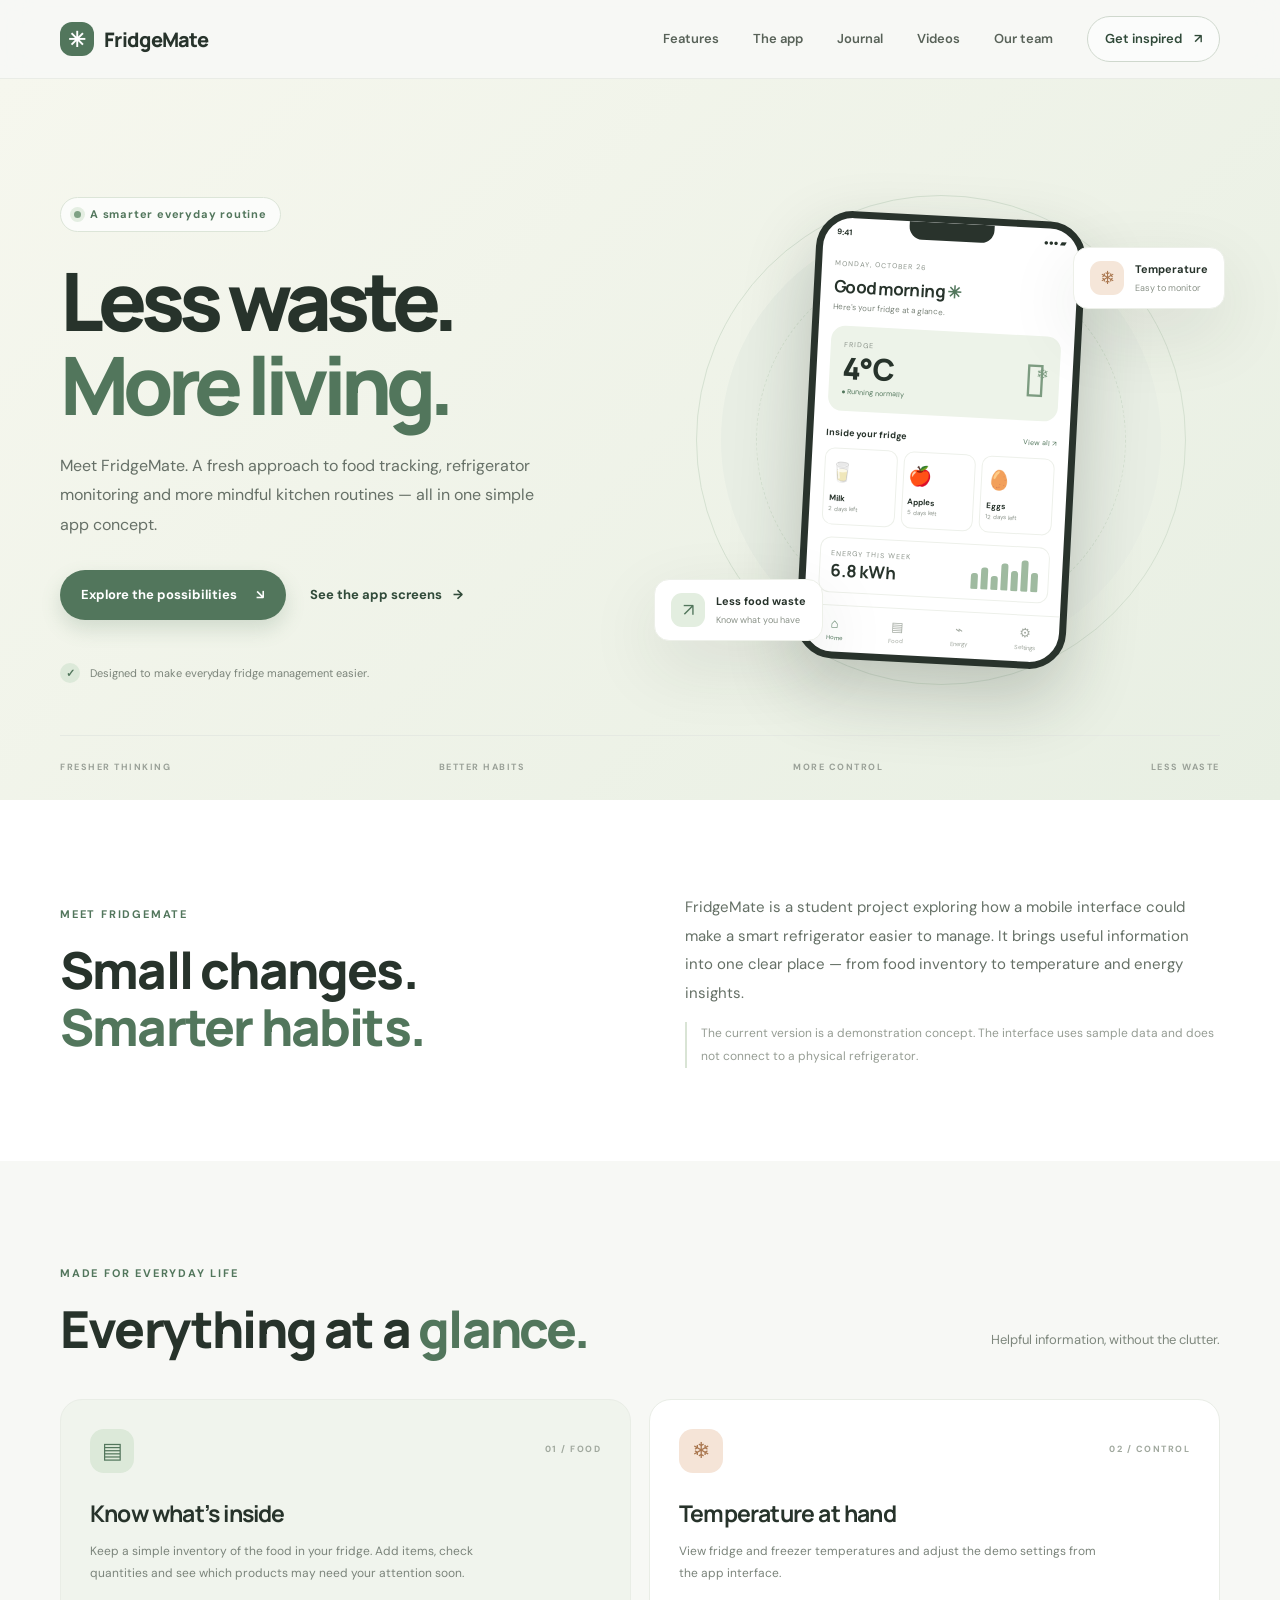
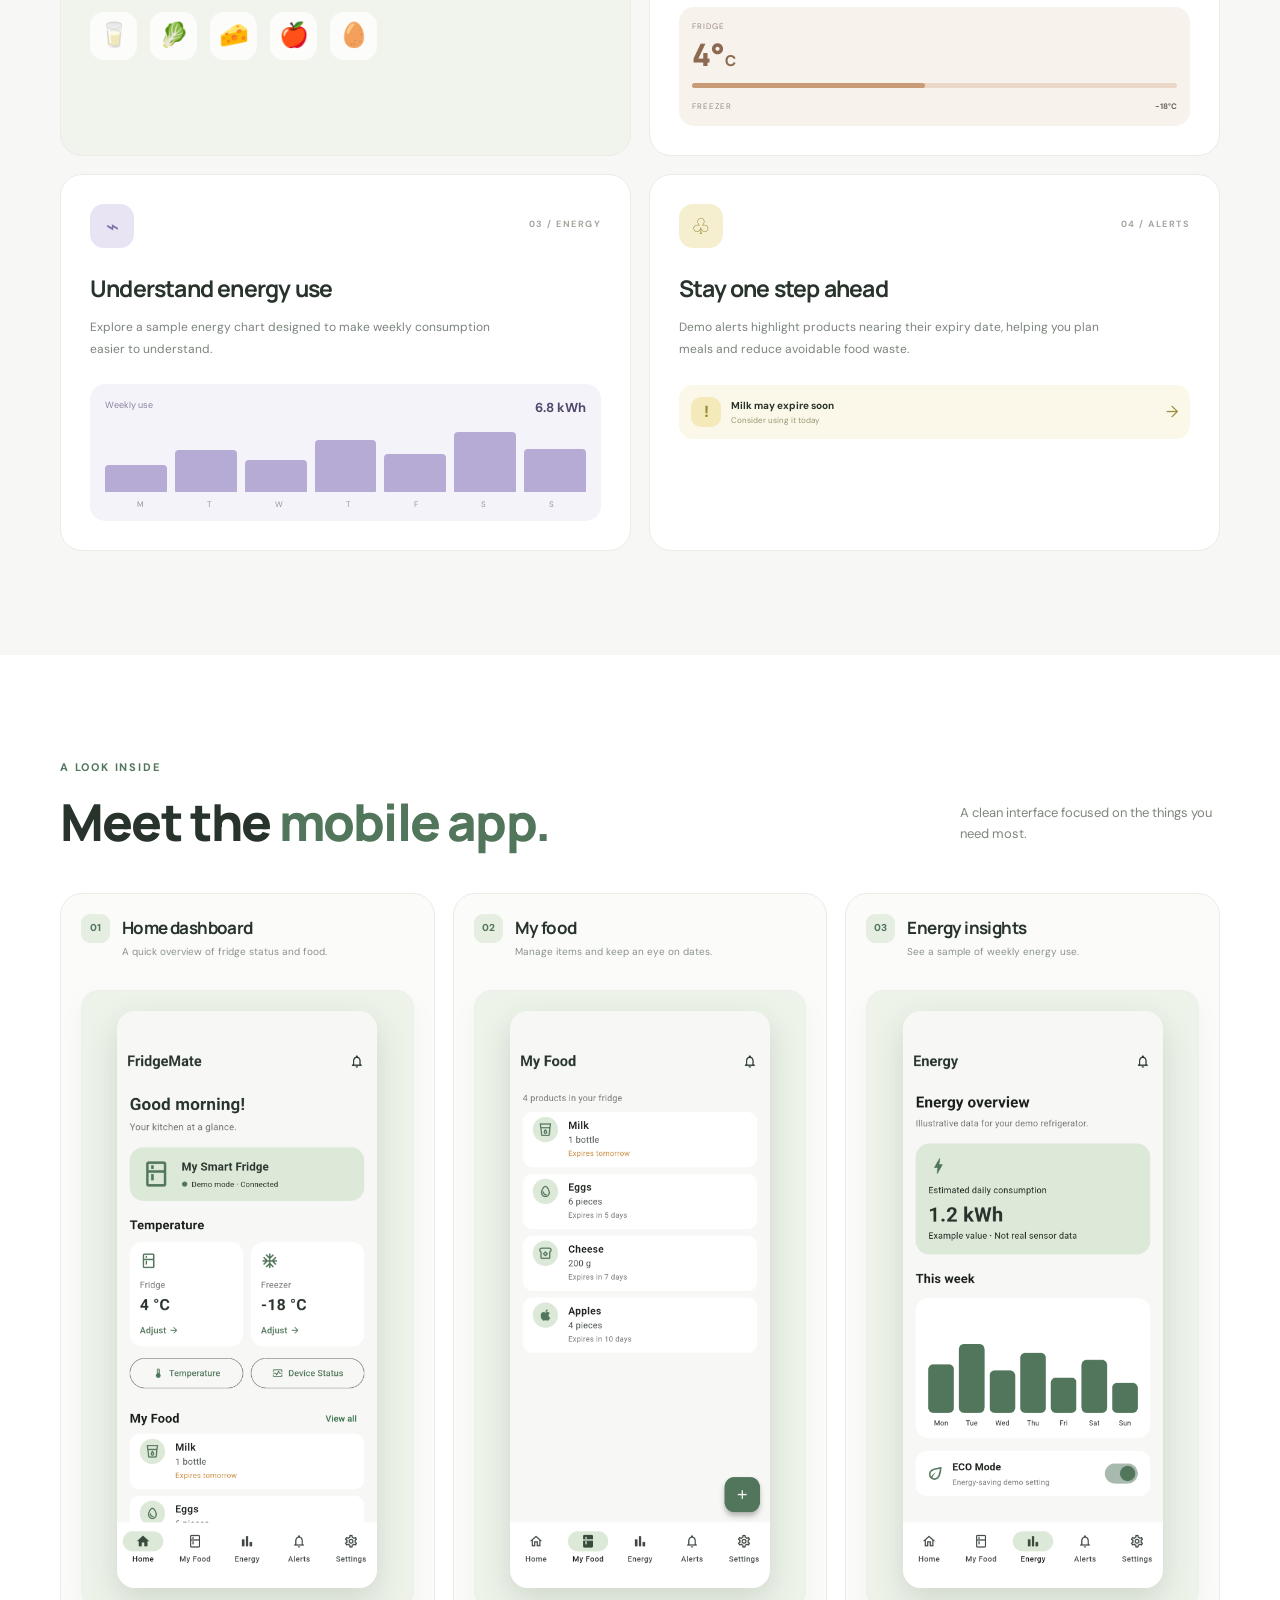
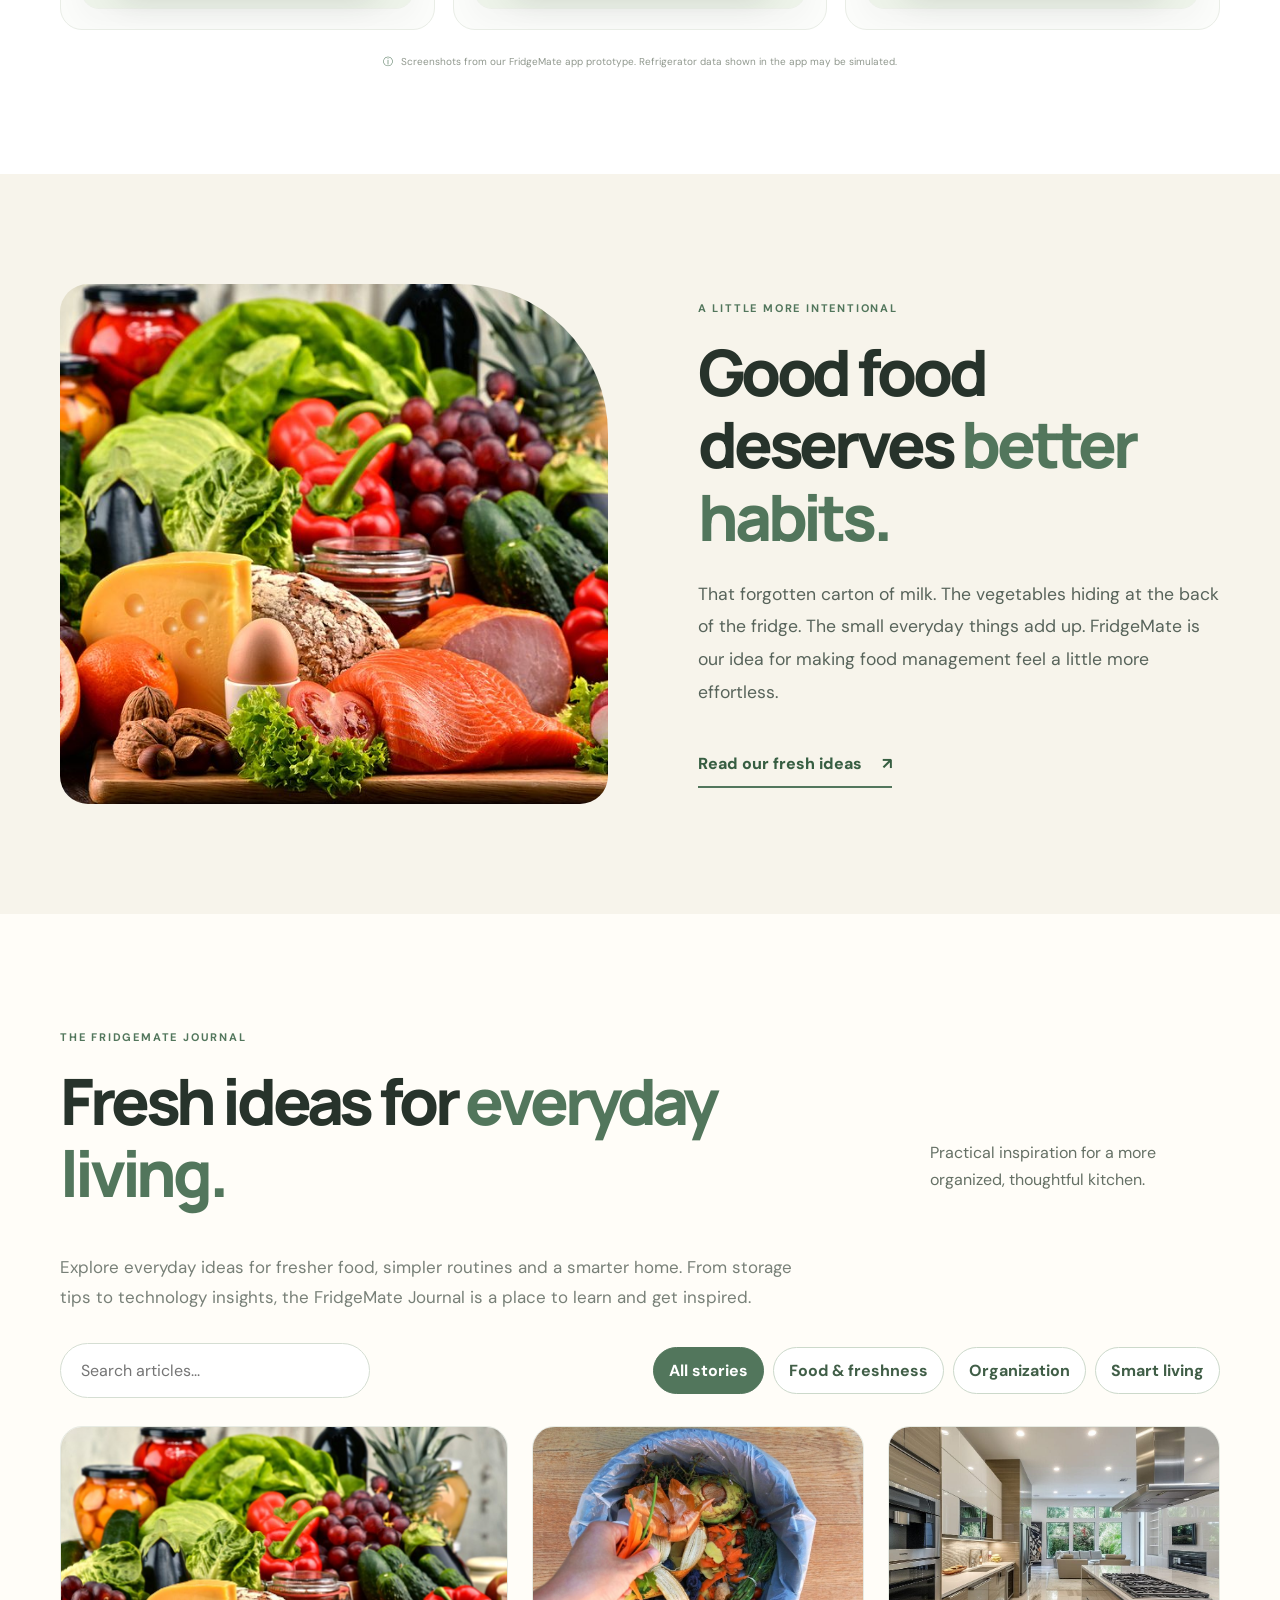
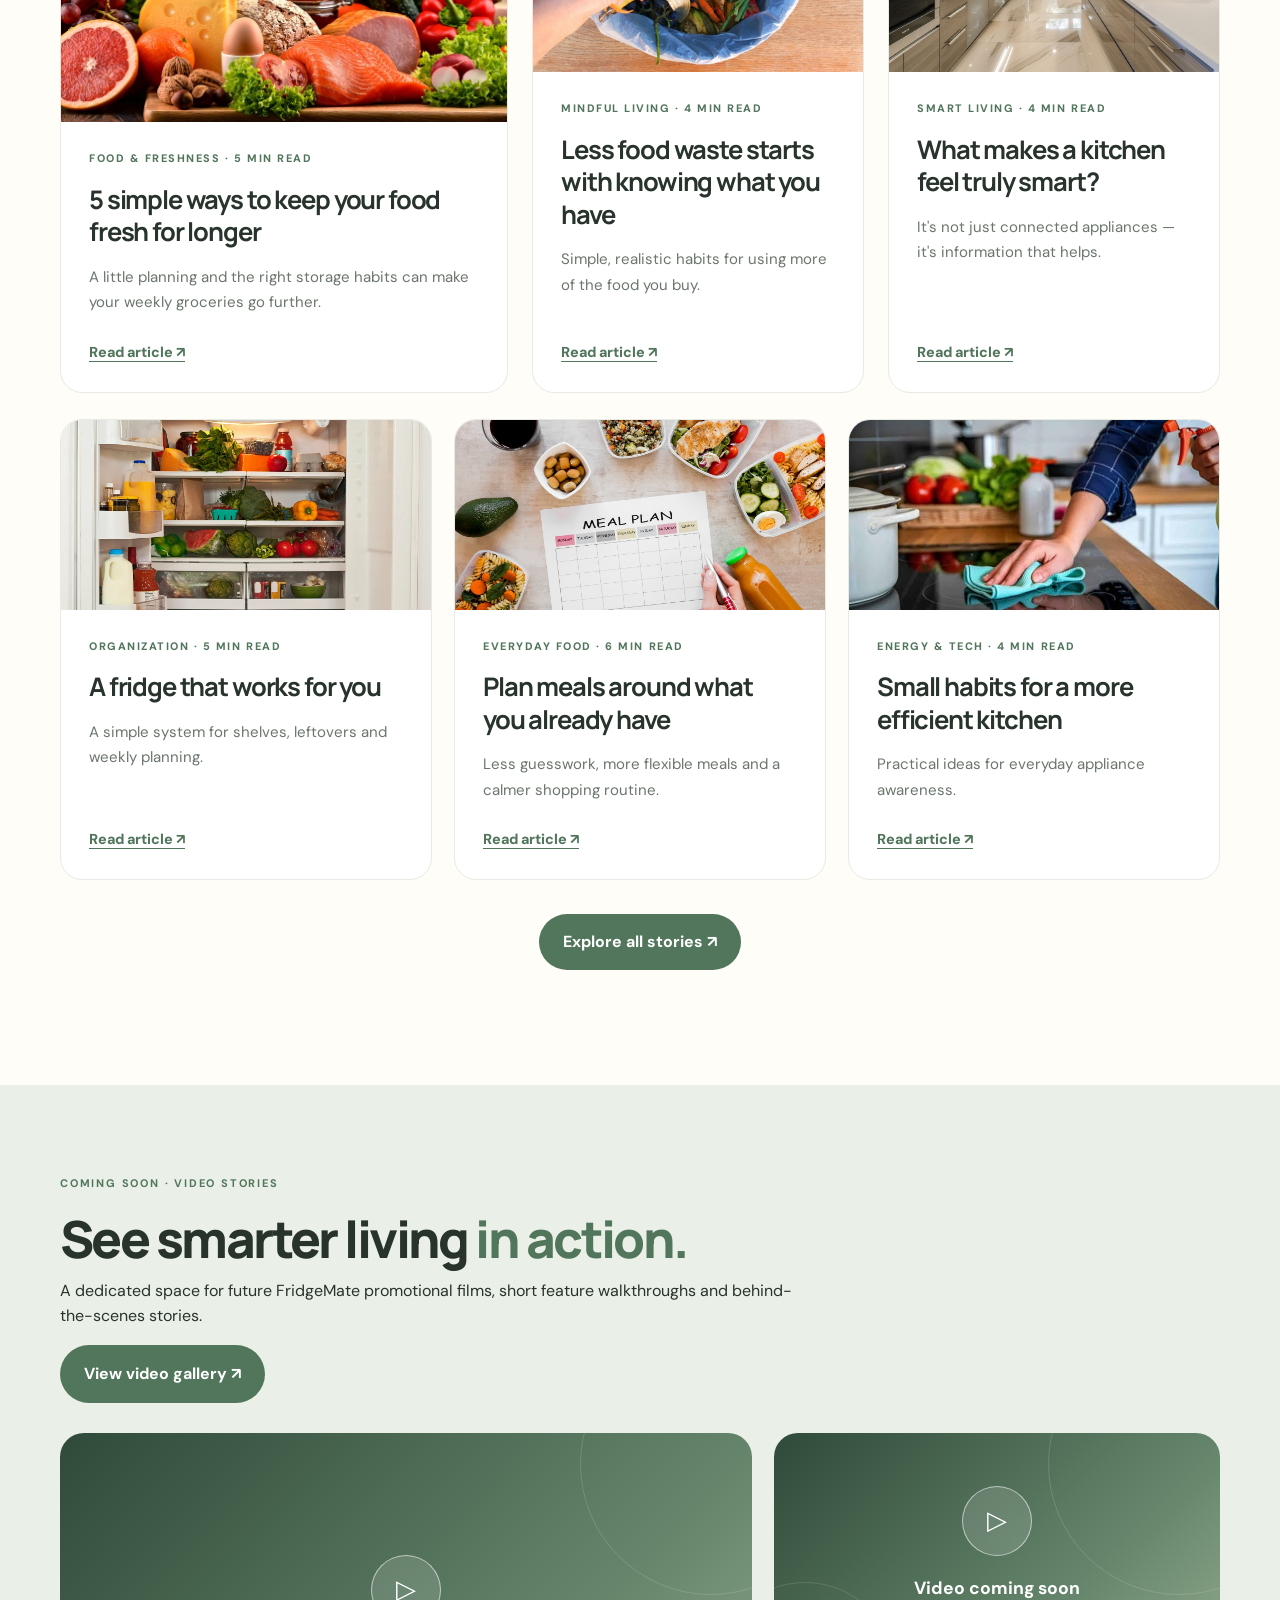
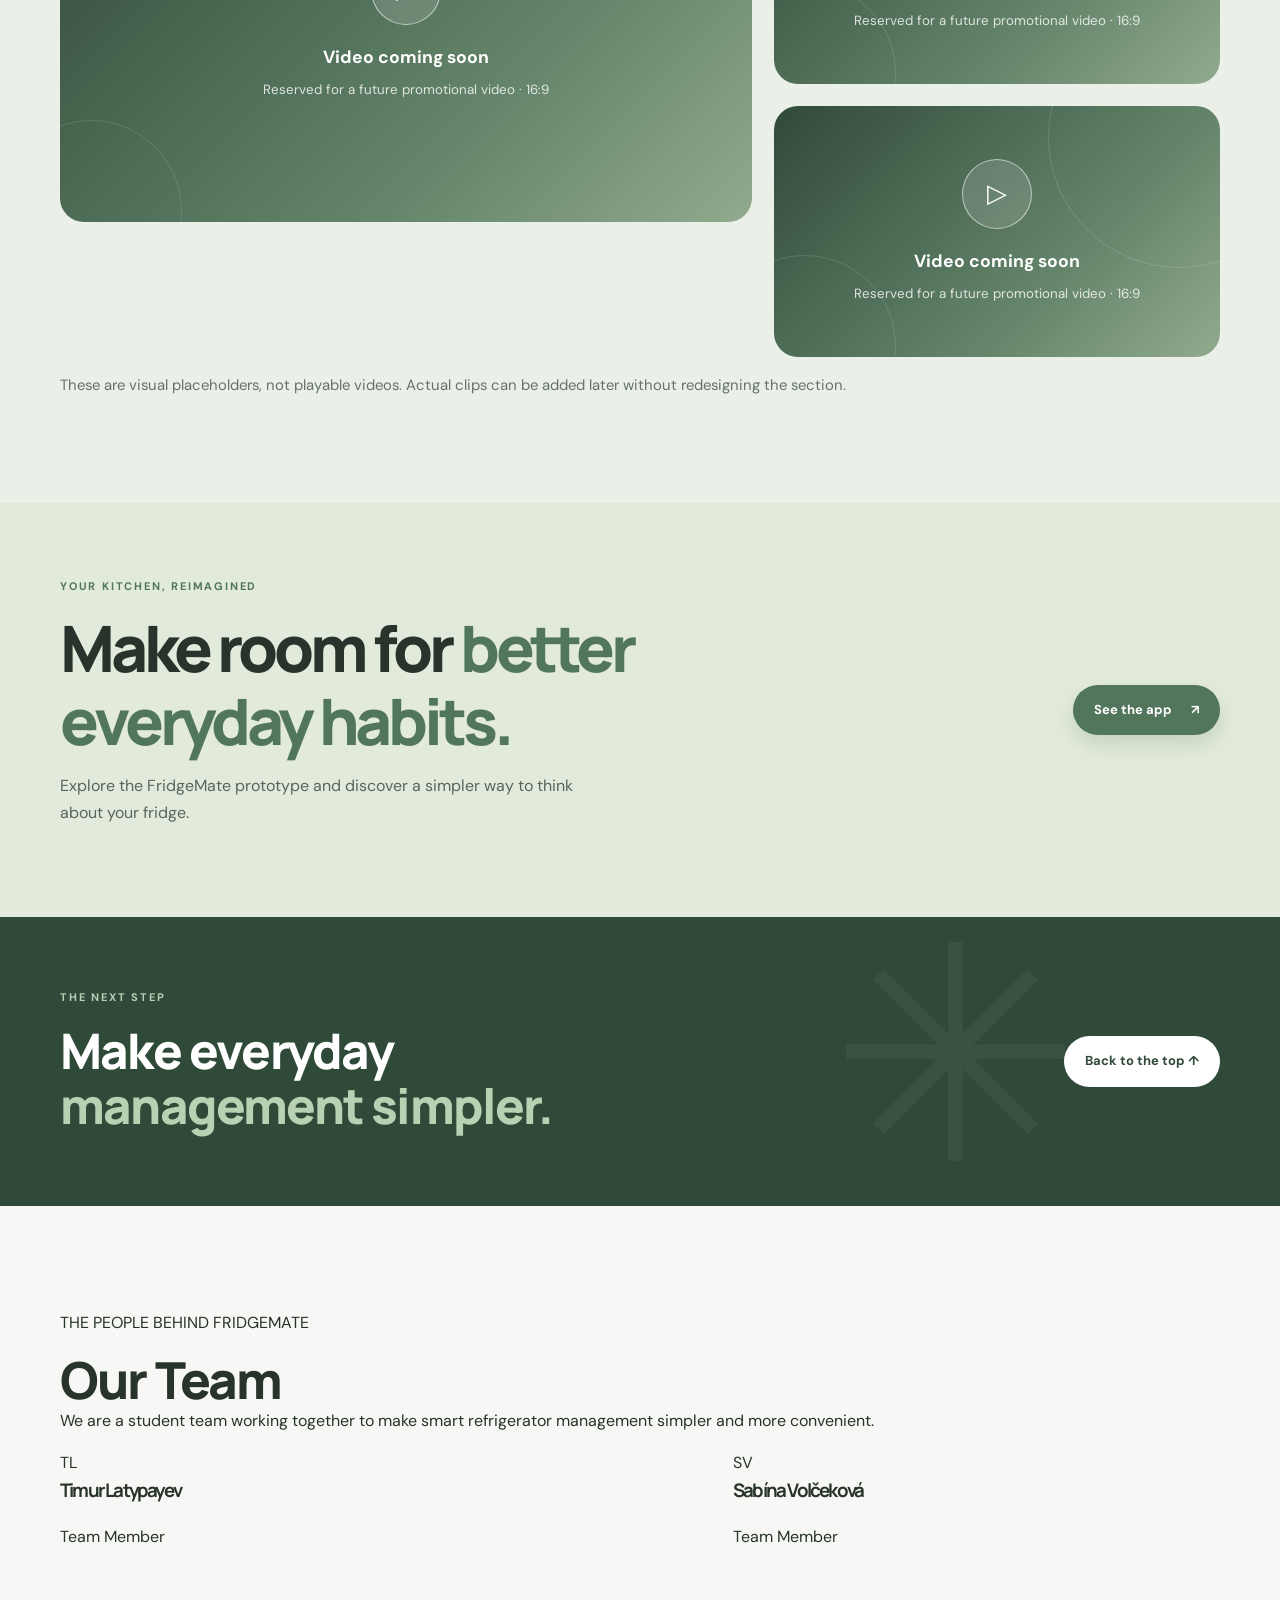
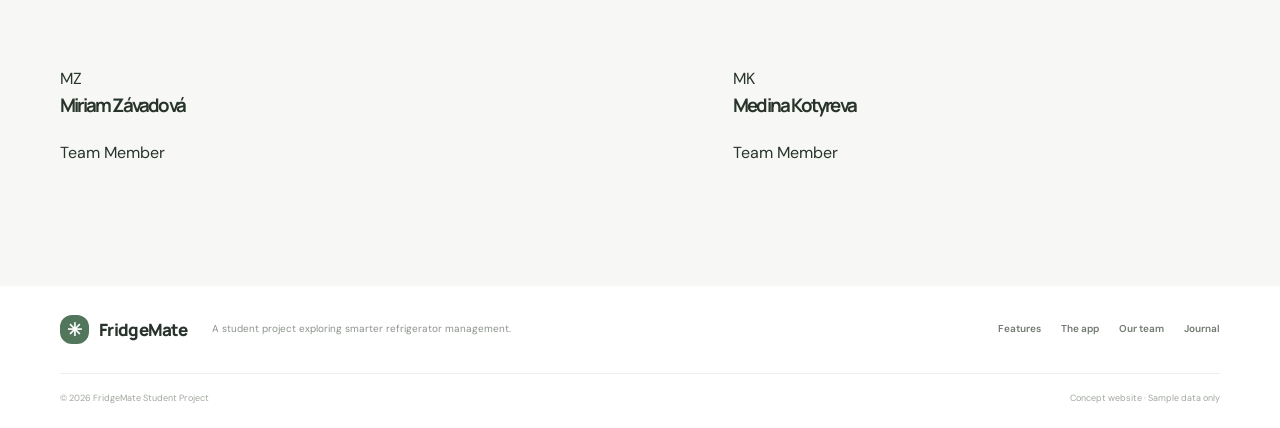
==== index.html @ 540ffc38 "Add files via upload" ====
<!DOCTYPE html>

<html lang="en">
<head>
<meta charset="utf-8"/>
<meta content="width=device-width, initial-scale=1.0" name="viewport"/>
<meta content="FridgeMate — a smarter way to manage your smart refrigerator, food inventory and energy use." name="description"/>
<title>FridgeMate — Your fridge, in sync</title>
<link href="https://fonts.googleapis.com" rel="preconnect"/>
<link crossorigin="" href="https://fonts.gstatic.com" rel="preconnect"/>
<link href="https://fonts.googleapis.com/css2?family=DM+Sans:wght@400;500;600;700&amp;family=Manrope:wght@400;500;600;700;800&amp;display=swap" rel="stylesheet"/>
<style>
 :root {
  --bg: #f7f8f5; --white: #fff; --green: #52765c; --green-dark: #304a39;
  --green-light: #dce9d9; --text: #27332b; --muted: #788078; --line: #e5e9e2;
  --peach: #f5e4d7; --lavender: #e8e4f4; --yellow: #f5efcf;
  --shadow: 0 24px 70px rgba(39, 51, 43, .10);
}
* { box-sizing: border-box; }
html { scroll-behavior: smooth; scroll-padding-top: 90px; }
body { margin: 0; background: var(--bg); color: var(--text); font-family: "DM Sans", sans-serif; line-height: 1.6; }
a { color: inherit; text-decoration: none; }
button { font: inherit; }
.container { width: min(1160px, calc(100% - 48px)); margin: 0 auto; }
.section { padding: 104px 0; }
.site-header { position: sticky; top: 0; z-index: 50; background: rgba(247,248,245,.9); backdrop-filter: blur(16px); border-bottom: 1px solid rgba(229,233,226,.75); }
.nav { min-height: 78px; display: flex; align-items: center; justify-content: space-between; }
.brand { display: inline-flex; align-items: center; gap: 10px; font: 800 20px "Manrope", sans-serif; letter-spacing: -.7px; }
.brand-mark { display: grid; place-items: center; width: 34px; height: 34px; border-radius: 12px; color: white; background: var(--green); font-size: 21px; }
.nav-links { display: flex; align-items: center; gap: 34px; color: #586258; font-size: 13px; font-weight: 600; }
.nav-links a:hover, .footer-links a:hover { color: var(--green); }
.nav-cta { color: var(--green-dark) !important; padding: 12px 17px; border: 1px solid #cfd8cd; border-radius: 100px; background: rgba(255,255,255,.6); }
.nav-cta span { margin-left: 9px; }
.menu-toggle { display: none; border: 0; background: transparent; font-size: 24px; color: var(--green-dark); }
.hero { padding: 66px 0 26px; overflow: hidden; }
.hero-grid { display: grid; grid-template-columns: 1fr 1fr; align-items: center; gap: 42px; min-height: 590px; }
.eyebrow, .section-kicker { color: var(--green); font-size: 11px; font-weight: 700; letter-spacing: 1.8px; }
.eyebrow { display: inline-flex; align-items: center; gap: 9px; padding: 8px 13px; border: 1px solid #dce5d8; border-radius: 99px; background: #fbfcfa; letter-spacing: .8px; }
.eyebrow-dot { width: 7px; height: 7px; background: #7ea184; border-radius: 50%; box-shadow: 0 0 0 4px #e4eee2; }
h1, h2, h3, p { margin-top: 0; }
h1, h2, h3 { font-family: "Manrope", sans-serif; letter-spacing: -1.8px; }
h1 { font-size: clamp(58px, 6.3vw, 86px); line-height: .99; margin: 27px 0 24px; font-weight: 800; }
h1 span, h2 span { color: var(--green); }
.hero-lead { max-width: 490px; color: #667067; font-size: 16px; line-height: 1.85; }
.hero-actions { display: flex; align-items: center; gap: 24px; margin-top: 30px; flex-wrap: wrap; }
.button { display: inline-flex; align-items: center; justify-content: center; gap: 19px; padding: 15px 21px; border-radius: 100px; font-size: 13px; font-weight: 700; transition: transform .2s, box-shadow .2s; }
.button:hover { transform: translateY(-2px); }
.button-primary { color: white; background: var(--green); box-shadow: 0 9px 20px rgba(82,118,92,.2); }
.button-primary:hover { box-shadow: 0 12px 25px rgba(82,118,92,.28); }
.text-link { font-size: 13px; font-weight: 700; color: var(--green-dark); }
.text-link span { margin-left: 8px; }
.hero-note { display: flex; align-items: center; gap: 10px; margin-top: 43px; color: #7b847a; font-size: 11px; }
.note-icon { display: grid; place-items: center; width: 20px; height: 20px; border-radius: 50%; color: var(--green); background: var(--green-light); font-weight: 700; }
.hero-visual { position: relative; min-height: 570px; display: grid; place-items: center; }
.hero-visual::before { content: ""; position: absolute; width: 440px; height: 440px; border-radius: 50%; background: #e8eee4; }
.phone { position: relative; z-index: 2; width: 270px; border: 7px solid #29332c; border-radius: 37px; background: #fff; overflow: hidden; box-shadow: 0 30px 70px rgba(30,45,34,.23); }
.phone-hero { transform: rotate(3deg); }
.phone-notch { position: absolute; top: 0; left: 50%; transform: translateX(-50%); z-index: 4; width: 85px; height: 18px; border-radius: 0 0 13px 13px; background: #29332c; }
.phone-status { height: 28px; padding: 8px 13px 0; display: flex; justify-content: space-between; font-size: 8px; font-weight: 700; }
.phone-content { padding: 12px 13px 0; }
.app-greeting small, .mini-label { display: block; color: #8b938a; font-size: 7px; letter-spacing: 1px; }
.app-greeting h3 { font-size: 17px; letter-spacing: -.5px; margin: 4px 0 1px; }
.app-greeting h3 span { color: var(--green); }
.app-greeting p { margin: 0 0 12px; color: #7c857b; font-size: 8px; }
.fridge-status-card { padding: 13px; border-radius: 14px; background: #edf3e9; display: flex; align-items: center; justify-content: space-between; }
.fridge-status-card strong { display: block; font: 800 30px "Manrope"; letter-spacing: -1px; line-height: 1.2; }
.status-ok { display: block; font-size: 7px; color: var(--green); }
.fridge-emoji { font-size: 42px; color: #7c9b80; position: relative; line-height: 1; }
.fridge-emoji span { position: absolute; font-size: 15px; right: -3px; top: 10px; }
.mini-section-title { display: flex; justify-content: space-between; align-items: center; margin: 15px 0 8px; font-size: 9px; }
.mini-section-title span { color: var(--green); font-size: 7px; }
.food-mini-grid { display: grid; grid-template-columns: repeat(3, 1fr); gap: 6px; }
.food-mini { display: flex; flex-direction: column; padding: 9px 5px; border: 1px solid #edf0ea; border-radius: 10px; }
.food-mini span { font-size: 19px; margin-bottom: 4px; }
.food-mini b { font-size: 8px; }
.food-mini small { font-size: 6px; color: #8b938a; }
.energy-mini { margin-top: 12px; padding: 10px; display: flex; justify-content: space-between; align-items: end; border: 1px solid #edf0ea; border-radius: 11px; }
.energy-mini b { display: block; font: 700 17px "Manrope"; }
.mini-bars { display: flex; height: 34px; align-items: end; gap: 3px; }
.mini-bars i { display: block; width: 7px; border-radius: 3px 3px 1px 1px; background: #9fbaa0; height: 48%; }
.mini-bars i:nth-child(2) { height: 65%; }.mini-bars i:nth-child(3) { height: 42%; }.mini-bars i:nth-child(4) { height: 78%; }.mini-bars i:nth-child(5) { height: 60%; }.mini-bars i:nth-child(6) { height: 90%; }.mini-bars i:nth-child(7) { height: 55%; }
.phone-tabbar { display: flex; justify-content: space-around; padding: 11px 0 10px; margin: 12px -13px 0; border-top: 1px solid #edf0ea; color: #a3aaa1; }
.phone-tabbar span { display: flex; align-items: center; flex-direction: column; font-size: 13px; line-height: 1.1; }
.phone-tabbar small { font-size: 6px; margin-top: 4px; }.phone-tabbar .active { color: var(--green); }
.decor { position: absolute; border-radius: 50%; border: 1px solid #d5e1d1; }.decor-one { width: 490px; height: 490px; }.decor-two { width: 370px; height: 370px; border-style: dashed; }
.floating-tag { position: absolute; z-index: 4; display: flex; align-items: center; gap: 11px; padding: 13px 16px; background: white; border: 1px solid #edf0e9; border-radius: 15px; box-shadow: var(--shadow); }
.floating-tag b, .floating-tag small { display: block; }.floating-tag b { font-size: 11px; }.floating-tag small { color: #8a9288; font-size: 9px; margin-top: 2px; }
.tag-icon { display: grid; place-items: center; width: 34px; height: 34px; border-radius: 11px; background: #f5e6d9; color: #a9764e; font-size: 18px; }.tag-green { background: #e3eee0; color: var(--green); }
.tag-top { top: 92px; right: -5px; }.tag-bottom { bottom: 84px; left: -7px; }
.hero-bottom { display: flex; justify-content: space-between; border-top: 1px solid var(--line); padding: 24px 0 0; color: #9aa198; font-size: 9px; font-weight: 700; letter-spacing: 1.5px; }
.intro { background: white; padding: 93px 0; }
.intro-grid { display: grid; grid-template-columns: 1fr 1fr; gap: 90px; align-items: center; }
.section-kicker { margin-bottom: 17px; }
h2 { font-size: clamp(36px, 4vw, 51px); line-height: 1.12; margin-bottom: 0; font-weight: 800; }
.intro-copy p { color: #657066; font-size: 15px; line-height: 1.9; }
.intro-copy .muted { color: #969d94; font-size: 12px; border-left: 2px solid #d9e4d5; padding-left: 14px; margin-bottom: 0; }
.features { background: var(--bg); }
.section-heading { display: flex; justify-content: space-between; align-items: end; gap: 25px; margin-bottom: 42px; }
.heading-aside { max-width: 260px; color: #7e877d; font-size: 13px; margin: 0 0 6px; }
.feature-grid { display: grid; grid-template-columns: 1fr 1fr; gap: 18px; }
.feature-card { position: relative; min-height: 310px; padding: 29px; border: 1px solid #e9ede6; border-radius: 22px; background: white; overflow: hidden; }
.feature-large { background: #f0f4ed; }
.feature-icon { display: grid; place-items: center; width: 44px; height: 44px; border-radius: 14px; font-size: 22px; margin-bottom: 22px; }
.mint { background: #dce9d9; color: var(--green); }.peach { background: var(--peach); color: #a9764e; }.lavender { background: var(--lavender); color: #8172a7; }.yellow { background: var(--yellow); color: #9b8b3f; }
.feature-number { position: absolute; top: 42px; right: 29px; color: #a0a89e; font-size: 9px; letter-spacing: 1.5px; font-weight: 700; }
.feature-card h3 { font-size: 23px; margin-bottom: 10px; letter-spacing: -.8px; }
.feature-card p { max-width: 430px; color: #7b847b; font-size: 12px; line-height: 1.8; margin-bottom: 0; }
.food-illustration { display: flex; align-items: center; gap: 13px; margin-top: 27px; }
.food-illustration span { display: grid; place-items: center; width: 47px; height: 48px; border-radius: 14px; background: rgba(255,255,255,.8); font-size: 24px; }
.temperature-visual { margin-top: 22px; border-radius: 15px; padding: 13px; background: #f8f2ed; }
.temperature-visual > span { display: flex; justify-content: space-between; color: #9b8c80; font-size: 8px; letter-spacing: 1px; }
.temperature-visual > span strong { color: #6f645a; letter-spacing: 0; }
.temperature-visual b { display: block; color: #8b6a51; font: 800 31px "Manrope"; margin: 1px 0; }
.temperature-visual b small { font-size: 15px; }
.temp-line { height: 5px; border-radius: 10px; background: #ead7c7; margin: 8px 0 12px; }.temp-line i { display: block; width: 48%; height: 100%; border-radius: 10px; background: #c99b76; }
.chart-visual { margin-top: 24px; background: #f5f3fa; border-radius: 15px; padding: 14px 15px 10px; }
.chart-label { display: flex; justify-content: space-between; font-size: 9px; color: #89819e; }.chart-label b { color: #51476b; font-size: 13px; }
.chart-bars { display: flex; height: 65px; gap: 8px; align-items: end; margin-top: 8px; }.chart-bars i { flex: 1; display: block; background: #b6abd4; border-radius: 4px 4px 1px 1px; }
.chart-days { display: flex; justify-content: space-around; color: #9890aa; font-size: 8px; margin-top: 6px; }
.alert-visual { display: flex; align-items: center; gap: 10px; padding: 12px; background: #fbf8e9; border-radius: 14px; margin-top: 25px; }
.alert-symbol { display: grid; place-items: center; width: 30px; height: 30px; border-radius: 10px; background: #f3e9b9; color: #9b8b3f; font-weight: 800; }
.alert-visual div { flex: 1; }.alert-visual b, .alert-visual small { display: block; }.alert-visual b { font-size: 10px; }.alert-visual small { color: #9b9474; font-size: 8px; }.alert-arrow { color: #9b8b3f; }
.app-section { background: white; }
.app-showcase { display: grid; grid-template-columns: repeat(3, 1fr); gap: 18px; }
.screen-card { padding: 20px; border: 1px solid #e9ede6; border-radius: 22px; background: #fbfcfa; overflow: hidden; }
.screen-caption { display: flex; gap: 12px; align-items: start; min-height: 76px; }
.screen-index { display: grid; place-items: center; width: 29px; height: 29px; flex: 0 0 29px; background: #e5eee1; border-radius: 9px; color: var(--green); font-size: 10px; font-weight: 800; }
.screen-caption h3 { margin: 0 0 3px; font-size: 17px; letter-spacing: -.6px; }.screen-caption p { color: #8b938a; font-size: 10px; margin: 0; }
.screen-preview { min-height: 315px; padding: 20px 15px 0; border: 1px solid #edf0ea; border-radius: 16px; background: white; box-shadow: 0 10px 28px rgba(39,51,43,.04); overflow: hidden; }
.preview-top b, .preview-top small { display: block; }.preview-top b { font: 800 17px "Manrope"; }.preview-top small { color: #929a90; font-size: 9px; }
.preview-temp { display: flex; justify-content: space-between; align-items: center; margin: 17px 0; padding: 15px; border-radius: 13px; background: #edf3e9; }
.preview-temp small { display: block; font-size: 7px; color: #8a9686; letter-spacing: .5px; }.preview-temp strong { display: block; font: 800 30px "Manrope"; }.preview-temp em { display: block; color: var(--green); font-size: 8px; font-style: normal; }.preview-temp > span { color: #83a087; font-size: 36px; }
.preview-head { display: flex; justify-content: space-between; font-size: 10px; margin: 17px 0 10px; }.preview-head small { color: var(--green); font-size: 8px; }
.preview-foods { display: flex; gap: 8px; }.preview-foods span { display: flex; flex: 1; flex-direction: column; align-items: center; padding: 10px 2px; border: 1px solid #edf0ea; border-radius: 10px; font-size: 22px; }.preview-foods small { font-size: 8px; color: #747e73; }
.preview-nav { display: flex; justify-content: space-around; margin: 22px -15px 0; padding: 13px 0; border-top: 1px solid #edf0ea; color: #8b9a88; font-size: 15px; }
.preview-title { display: flex; justify-content: space-between; align-items: center; margin-bottom: 20px; font: 800 18px "Manrope"; }.preview-title span { color: var(--green); font-size: 21px; }
.food-row { display: flex; align-items: center; gap: 10px; padding: 11px 0; border-bottom: 1px solid #f0f2ed; }.food-symbol { display: grid; place-items: center; width: 38px; height: 38px; border-radius: 11px; background: #f3f5ef; font-size: 19px; }.food-row div { flex: 1; }.food-row b, .food-row small { display: block; }.food-row b { font-size: 10px; }.food-row small { color: #929a90; font-size: 8px; }.food-pill { background: #fbf2d7; color: #a28a36; padding: 4px 7px; border-radius: 100px; font-size: 7px; }
.preview-add { margin-top: 16px; padding: 10px; text-align: center; background: #edf3e9; border-radius: 10px; color: var(--green); font-size: 10px; font-weight: 700; }
.energy-period { color: #8f968c; font-size: 8px; letter-spacing: 1.2px; }.energy-total { font: 800 36px "Manrope"; letter-spacing: -1px; margin-top: 2px; }.energy-total small { color: #8b938a; font: 500 12px "DM Sans"; }.energy-change { color: var(--green); font-size: 9px; margin-bottom: 17px; }
.energy-chart { display: flex; align-items: end; gap: 8px; height: 115px; padding: 0 4px; border-bottom: 1px solid #e8ece5; }.energy-chart i { flex: 1; border-radius: 5px 5px 0 0; background: #b9cdb5; }.energy-chart i:nth-child(6) { background: var(--green); }
.energy-weekdays { display: flex; justify-content: space-around; color: #929a90; font-size: 8px; margin: 8px 0 17px; }
.energy-tip { display: flex; align-items: center; gap: 10px; padding: 11px; border-radius: 11px; background: #f0f4ed; }.energy-tip > span { color: var(--green); font-size: 18px; }.energy-tip b, .energy-tip small { display: block; }.energy-tip b { font-size: 9px; }.energy-tip small { color: #8b938a; font-size: 8px; }
.prototype-note { margin: 24px 0 0; color: #90988e; font-size: 10px; text-align: center; }.prototype-note span { color: var(--green); margin-right: 5px; }
.team-section { background: #edf2e9; }
.team-grid { display: grid; grid-template-columns: 1fr .85fr; gap: 100px; align-items: center; }
.team-copy > p:not(.section-kicker) { max-width: 480px; margin-top: 23px; color: #687568; font-size: 14px; line-height: 1.9; }
.team-values { display: grid; gap: 18px; margin-top: 34px; }.team-values div { display: grid; grid-template-columns: 35px 110px 1fr; align-items: center; gap: 10px; }.team-values span { color: #8da28a; font-size: 10px; font-weight: 700; }.team-values b { font-size: 12px; }.team-values small { color: #818b80; font-size: 10px; }
.team-panel { padding: 30px; border-radius: 25px; background: white; box-shadow: 0 18px 50px rgba(43,67,47,.07); text-align: center; }
.team-panel-top { display: flex; justify-content: space-between; align-items: center; color: #9aa397; font-size: 8px; letter-spacing: 1.4px; font-weight: 700; }.team-spark { color: var(--green); font-size: 23px; }
.team-orbit { height: 210px; position: relative; display: grid; place-items: center; margin: 8px 0; }.orbit { position: absolute; border: 1px solid #dce7d8; border-radius: 50%; }.orbit-a { width: 175px; height: 175px; }.orbit-b { width: 125px; height: 125px; border-style: dashed; }.orbit-center { display: grid; place-items: center; width: 74px; height: 74px; border-radius: 24px; background: var(--green); color: white; font: 800 22px "Manrope"; box-shadow: 0 9px 22px #d4e1d0; }.orbit-dot { position: absolute; display: grid; place-items: center; width: 36px; height: 36px; border-radius: 13px; background: #f5eadf; color: #a9764e; border: 4px solid white; font-size: 15px; }.dot-a { top: 21px; left: calc(50% - 14px); }.dot-b { bottom: 27px; left: calc(50% - 94px); background: #e6e2f2; color: #8273a5; }.dot-c { bottom: 27px; right: calc(50% - 94px); background: #e1eddd; color: var(--green); }
.team-panel h3 { font-size: 25px; line-height: 1.25; margin: 0 0 12px; }.team-panel > p { max-width: 330px; margin: 0 auto; color: #879085; font-size: 11px; line-height: 1.8; }.team-roles { display: flex; flex-wrap: wrap; justify-content: center; gap: 7px; margin: 19px 0; }.team-roles span { padding: 6px 10px; border-radius: 100px; background: #f0f4ed; color: #61765f; font-size: 9px; font-weight: 600; }.team-panel .team-edit-note { padding-top: 13px; border-top: 1px solid #edf0ea; color: #a1a79f; font-size: 9px; }
.closing-cta { padding: 72px 0; background: var(--green-dark); color: white; overflow: hidden; }.closing-inner { display: flex; align-items: center; justify-content: space-between; position: relative; }.closing-cta .section-kicker { color: #b8cfb4; }.closing-cta h2 { position: relative; z-index: 2; font-size: clamp(35px, 4vw, 49px); }.closing-cta h2 span { color: #b8d1b2; }.button-light { position: relative; z-index: 2; background: white; color: var(--green-dark); }.closing-flower { position: absolute; right: 12%; top: -80px; color: rgba(255,255,255,.045); font-size: 300px; line-height: 1; }
.footer { background: #fff; }.footer-main { display: flex; align-items: center; gap: 25px; padding: 29px 0; }.footer-brand { font-size: 17px; }.footer-brand .brand-mark { width: 29px; height: 29px; font-size: 18px; }.footer-main p { margin: 0; color: #8b938a; font-size: 10px; flex: 1; }.footer-links { display: flex; gap: 20px; color: #70796f; font-size: 10px; font-weight: 600; }.footer-bottom { display: flex; justify-content: space-between; padding: 17px 0 23px; border-top: 1px solid #edf0ea; color: #a0a79e; font-size: 9px; }
@media (max-width: 900px) {
  .hero-grid { gap: 15px; }.hero-visual { transform: scale(.88); transform-origin: center; margin: -30px -25px; }.tag-top { right: -15px; }.tag-bottom { left: -12px; }
  .intro-grid, .team-grid { gap: 45px; }.app-showcase { gap: 12px; }.screen-card { padding: 13px; }.screen-preview { padding-left: 10px; padding-right: 10px; }
}
@media (max-width: 700px) {
  .container { width: min(100% - 34px, 520px); }.section { padding: 72px 0; }.nav { min-height: 68px; }.menu-toggle { display: block; }.nav-links { display: none; position: absolute; top: 67px; left: 0; right: 0; padding: 20px 24px 24px; flex-direction: column; gap: 20px; align-items: stretch; background: #f7f8f5; border-bottom: 1px solid var(--line); }.nav-links.open { display: flex; }.nav-cta { text-align: center; }
  .hero { padding-top: 45px; }.hero-grid { grid-template-columns: 1fr; gap: 0; }.hero-copy { position: relative; z-index: 5; }.hero-lead { font-size: 14px; }.hero-visual { min-height: 510px; margin: -10px -25px -10px; transform: scale(.91); }.hero-bottom { gap: 13px; flex-wrap: wrap; justify-content: center; font-size: 8px; }.hero-bottom span { width: 42%; text-align: center; }
  .intro-grid, .team-grid { grid-template-columns: 1fr; gap: 30px; }.section-heading { align-items: start; flex-direction: column; gap: 15px; }.heading-aside { max-width: 340px; }.feature-grid { grid-template-columns: 1fr; }.feature-card { min-height: 290px; }.app-showcase { grid-template-columns: 1fr; gap: 16px; }.screen-card { padding: 19px; }.screen-preview { max-width: 360px; width: 100%; margin: 0 auto; padding-left: 15px; padding-right: 15px; }.screen-caption { min-height: 65px; }.team-grid { gap: 35px; }.team-values div { grid-template-columns: 28px 95px 1fr; }.team-panel { padding: 24px; }.closing-inner { align-items: start; flex-direction: column; gap: 26px; }.closing-flower { right: -50px; top: -25px; font-size: 210px; }.footer-main { align-items: start; flex-direction: column; gap: 13px; }.footer-main p { max-width: 280px; }.footer-links { gap: 17px; }.footer-bottom { gap: 10px; flex-direction: column; }
}
@media (prefers-reduced-motion: reduce) { html { scroll-behavior: auto; } *, *::before, *::after { transition: none !important; } }


/* FridgeMate app screenshots */
.screen-preview.screenshot-preview {
  display: flex;
  justify-content: center;
  align-items: flex-start;
  padding: 16px;
  height: auto;
  min-height: 0;
  overflow: hidden;
  background: #f7f8f5;
  border-radius: 18px;
}

.app-screenshot {
  display: block;
  width: 100%;
  max-width: 260px;
  height: auto;
  object-fit: contain;
  border-radius: 12px;
}

/* FridgeMate editorial / journal redesign */
html {scroll-behavior:smooth} body {overflow-x:hidden}
.hero {background:linear-gradient(135deg,#f6f7ee 0%,#e8efe3 100%)}
.hero-copy h1 {letter-spacing:-.075em;line-height:1.04}
.hero-copy h1 span {color:#52765c}
.editorial-strip {background:#f7f4eb;padding:110px 0}
.editorial-layout {display:grid;grid-template-columns:1.05fr 1fr;gap:clamp(35px,7vw,110px);align-items:center}
.editorial-image {height:520px;overflow:hidden;border-radius:28px 150px 28px 28px}
.editorial-image img {height:100%;width:100%;object-fit:cover}
.editorial-copy h2,.journal-heading h2,.newsletter h2 {font-family:Manrope,sans-serif;font-size:clamp(2.4rem,5vw,4.5rem);letter-spacing:-.065em;line-height:1.13;margin:18px 0 25px;color:#27332b}
.editorial-copy h2 em,.newsletter h2 em {color:#52765c;font-style:normal}
.editorial-copy>p:not(.section-kicker) {font-size:1.1rem;line-height:1.85;color:#58645b;max-width:530px}
.editorial-link {display:inline-flex;margin-top:25px;gap:20px;color:#375e42;font-weight:800;text-decoration:none;border-bottom:2px solid #52765c;padding-bottom:10px}
.journal {padding:115px 0;background:#fffdf8}
.journal-heading {display:flex;justify-content:space-between;gap:35px;align-items:end;margin-bottom:42px}
.journal-heading h2 {max-width:690px;margin-bottom:0}
.journal-heading h2 span {color:#52765c}
.journal-heading>p {max-width:290px;color:#657065;line-height:1.7}
.journal-grid {display:grid;grid-template-columns:1.35fr 1fr 1fr;gap:24px}
.journal-card {display:flex;flex-direction:column;overflow:hidden;border:1px solid #e7ebe3;border-radius:22px;background:white;color:inherit;text-decoration:none;transition:transform .25s,box-shadow .25s}
.journal-card:hover {transform:translateY(-7px);box-shadow:0 18px 40px #27332b16}
.journal-image {height:245px;overflow:hidden;background:#dfe9d8}
.journal-featured .journal-image {height:295px}
.journal-image img {width:100%;height:100%;object-fit:cover;transition:transform .35s}
.journal-card:hover img {transform:scale(1.045)}
.journal-info {padding:28px;display:flex;flex:1;flex-direction:column;align-items:flex-start}
.journal-category {font-size:.68rem;font-weight:800;letter-spacing:.14em;color:#52765c}
.journal-info h3 {font-size:clamp(1.35rem,2vw,1.9rem);line-height:1.27;letter-spacing:-.045em;margin:16px 0;color:#27332b}
.journal-info p {color:#6b766c;line-height:1.7;font-size:.94rem;margin:0 0 25px}
.journal-read {margin-top:auto;color:#52765c;font-weight:800;font-size:.9rem}
.newsletter {background:#e2eadc;padding:75px 0}
.newsletter-inner {display:flex;align-items:center;justify-content:space-between;gap:30px}
.newsletter h2 {max-width:650px;margin:10px 0 15px}
.newsletter p:not(.section-kicker) {color:#59665b;max-width:520px;line-height:1.7}
.newsletter .button {white-space:nowrap}
.article-shell {background:#fffdf8;min-height:100vh}
.article-header {padding:100px 0 55px;max-width:900px;margin:auto;text-align:center}
.article-header h1 {font-size:clamp(2.6rem,6vw,5rem);letter-spacing:-.065em;line-height:1.12;color:#27332b;margin:20px 0}
.article-header p {color:#697469;line-height:1.7}
.article-cover {width:min(1100px,90%);height:min(52vw,520px);margin:0 auto 60px;border-radius:24px;object-fit:cover;display:block}
.article-body {max-width:750px;margin:0 auto;padding:0 24px 110px;font-size:1.09rem;line-height:1.9;color:#4e5b51}
.article-body h2 {color:#27332b;font-size:1.7rem;letter-spacing:-.035em;margin-top:40px}
.article-body a {color:#52765c}
@media(max-width:900px){.editorial-layout {grid-template-columns:1fr}.editorial-image{height:400px}.journal-grid{grid-template-columns:1fr 1fr}.journal-featured{grid-column:span 2}.journal-heading,.newsletter-inner{align-items:flex-start;flex-direction:column}}
@media(max-width:600px){.editorial-strip,.journal{padding:70px 0}.journal-grid{grid-template-columns:1fr}.journal-featured{grid-column:auto}.journal-image,.journal-featured .journal-image{height:235px}.editorial-image{height:300px;border-radius:20px 90px 20px 20px}.article-header{padding:70px 20px 35px}}



/* Journal expansion and future video showcase */
.journal-intro{max-width:740px;margin:18px 0 30px;color:var(--muted);line-height:1.8;font-size:1.06rem}
.journal-extra{display:grid;grid-template-columns:repeat(3,minmax(0,1fr));gap:22px;margin-top:26px}
.journal-extra .journal-card{height:100%}.journal-extra .journal-image{height:190px;overflow:hidden}
.journal-extra .journal-image img{width:100%;height:100%;object-fit:cover}
.journal-actions{display:flex;justify-content:center;margin-top:34px}
.journal-link{display:inline-flex;align-items:center;gap:12px;background:var(--green);color:white!important;padding:15px 24px;border-radius:999px;text-decoration:none;font-weight:700}
.video-section{padding:90px 0;background:#eaf0e7}.video-heading{max-width:760px;margin-bottom:30px}.video-heading h2{font-size:clamp(2.2rem,4vw,4.2rem);letter-spacing:-.05em;line-height:1.1;margin:12px 0}.video-heading p:last-child{color:#657268;line-height:1.75}
.video-grid{display:grid;grid-template-columns:1.55fr 1fr;gap:22px}.video-column{display:grid;gap:22px}
.video-placeholder{min-height:240px;aspect-ratio:16/9;background:linear-gradient(135deg,#304a39,#64856b 65%,#91aa8e);border-radius:24px;display:flex;flex-direction:column;justify-content:center;align-items:center;text-align:center;padding:25px;color:#fff;position:relative;overflow:hidden}
.video-placeholder:before{content:'';position:absolute;width:260px;height:260px;border:1px solid #ffffff25;border-radius:50%;right:-90px;top:-100px}.video-placeholder:after{content:'';position:absolute;width:180px;height:180px;border:1px solid #ffffff20;border-radius:50%;left:-60px;bottom:-80px}
.video-placeholder.feature-video{min-height:380px}.video-play{width:70px;height:70px;border:1px solid #ffffff90;border-radius:50%;display:grid;place-items:center;font-size:26px;margin-bottom:18px;background:#ffffff22;backdrop-filter:blur(6px)}
.video-placeholder strong{font-size:1.25rem;z-index:1}.video-placeholder small{opacity:.8;margin-top:8px;z-index:1}.video-note{font-size:.93rem;color:#657268;margin-top:17px}
.journal-banner{background:#eaf0e7;border-radius:25px;padding:35px;margin-top:36px;display:flex;justify-content:space-between;align-items:center;gap:20px}.journal-banner p{color:#657268;margin-top:8px}
.journal-page{padding:85px 0}.journal-page .journal-heading{margin-bottom:20px}
.article-body p{line-height:1.85}.article-body h2{margin-top:28px}.article-body ul{line-height:1.85}
@media(max-width:850px){.journal-extra{grid-template-columns:repeat(2,minmax(0,1fr))}.video-grid{grid-template-columns:1fr}.video-column{grid-template-columns:repeat(2,minmax(0,1fr))}.video-placeholder.feature-video{min-height:260px}}
@media(max-width:600px){.journal-extra,.video-column{grid-template-columns:1fr}.journal-banner{flex-direction:column;align-items:flex-start}.video-section{padding:60px 0}}

/* Journal search and category filters */
.journal-tools{display:flex;flex-wrap:wrap;gap:16px;align-items:center;justify-content:space-between;margin:28px 0}.journal-search{border:1px solid #d5ded3;background:#fff;border-radius:999px;padding:14px 20px;font:inherit;color:#27332b;min-width:min(100%,310px)}.journal-filters{display:flex;flex-wrap:wrap;gap:9px}.journal-filter{border:1px solid #ccd9cb;background:#fff;border-radius:999px;padding:10px 15px;color:#405e47;font:inherit;font-weight:700;cursor:pointer}.journal-filter[aria-pressed="true"]{background:#52765c;color:white;border-color:#52765c}.journal-card[hidden]{display:none!important}.journal-empty{padding:28px;color:#657268;text-align:center}.video-archive-grid{display:grid;grid-template-columns:repeat(2,minmax(0,1fr));gap:24px;margin:30px 0 55px}.video-archive-grid .video-placeholder{min-height:220px}.video-archive-grid .video-placeholder:first-child{grid-column:span 2;min-height:350px}.video-placeholder strong{font-size:1.1rem}.video-placeholder{cursor:default}@media(max-width:650px){.journal-tools{align-items:stretch}.journal-search{width:100%}.video-archive-grid{grid-template-columns:1fr}.video-archive-grid .video-placeholder:first-child{grid-column:auto;min-height:240px}}

.journal-card {cursor:pointer;position:relative}
.journal-card:hover,.journal-card:focus-visible {transform:translateY(-5px);box-shadow:0 16px 36px rgba(39,51,43,.13)}
.journal-card:focus-visible {outline:3px solid #52765c;outline-offset:4px}
.journal-card .journal-read {text-decoration:underline;text-underline-offset:4px}
</style>
<style id="fridgemate-screenshot-fix">
/* Display complete 864 x 1920 app screens without cropping */
.app-showcase .screenshot-preview {
  display:flex !important;
  justify-content:center !important;
  align-items:center !important;
  height:auto !important;
  min-height:0 !important;
  padding:20px 14px !important;
  overflow:visible !important;
  background:#edf3e9 !important;
  border-radius:18px !important;
}
.app-showcase .app-screenshot {
  display:block !important;
  width:min(100%,260px) !important;
  max-width:100% !important;
  height:auto !important;
  aspect-ratio:9/20 !important;
  object-fit:contain !important;
  object-position:center !important;
  border-radius:18px !important;
  box-shadow:0 12px 32px rgba(39,51,43,.15);
}
@media(max-width:700px){
  .app-showcase .screenshot-preview {padding:16px !important;}
}
</style>
<style>.editorial-image img{display:block;width:100%;height:100%;object-fit:cover;object-position:center}</style><style>
.fm-article-view[hidden]{display:none!important}
.fm-article-view{background:#fffdf8;color:#27332b;padding:40px 0 85px;min-height:80vh}
.fm-article-wrap{max-width:900px;margin:0 auto;padding:0 24px}
.fm-article-back{display:inline-flex;gap:8px;align-items:center;margin:10px 0 36px;padding:13px 21px;border-radius:999px;background:#52765c;color:white!important;text-decoration:none;font-weight:750}
.fm-article-crumb{color:#52765c;font-weight:700;font-size:.85rem;letter-spacing:.05em;margin-bottom:16px}
.fm-article-view h1{font-size:clamp(2.2rem,5vw,4.1rem);line-height:1.14;letter-spacing:-.055em;margin:0 0 18px}
.fm-article-intro{color:#627264;font-size:1.12rem;line-height:1.8;margin-bottom:30px}
.fm-article-photo{width:100%;aspect-ratio:16/9;object-fit:cover;border-radius:22px;display:block;margin-bottom:40px;background:#e5ede1}
.fm-article-text{max-width:740px;margin:auto;font-size:1.06rem;line-height:1.85;color:#526055}
.fm-article-text h2{font-size:1.55rem;line-height:1.3;color:#27332b;letter-spacing:-.03em;margin:32px 0 10px}
.fm-article-text p{margin:0 0 20px}
.fm-article-text .article-actions,.fm-article-text .article-related{display:none}
.fm-article-bottom{margin:35px 0 0;display:flex;gap:12px;flex-wrap:wrap}
.fm-article-bottom a{border-radius:999px;padding:13px 20px;text-decoration:none;background:#e4eee0;color:#345b3c;font-weight:700}
body.fm-reading>header,body.fm-reading>main,body.fm-reading>footer{display:none!important}
body.fm-reading .fm-article-view:not([hidden]){display:block!important}
</style>
<style id="fm-hide-team-while-reading">
/* Team remains on the homepage but never appears in an article view. */
body.fm-reading > section#team { display:none !important; }
body.fm-reading > .fm-article-view[hidden] { display:none !important; }
</style>
</head>
<body>
<header class="site-header">
<nav aria-label="Main navigation" class="nav container">
<a aria-label="FridgeMate home" class="brand" href="#home">
<span aria-hidden="true" class="brand-mark">✳</span><span>FridgeMate</span>
</a>
<button aria-expanded="false" aria-label="Toggle navigation" class="menu-toggle" id="menuToggle">☰</button>
<div class="nav-links" id="navLinks">
<a href="#features">Features</a>
<a href="#app">The app</a>
<a href="#stories">Journal</a>
<a href="pages/videos.html">Videos</a><a href="#team">Our team</a>
<a class="nav-cta" href="#stories">Get inspired <span aria-hidden="true">↗</span></a>
</div>
</nav>
</header>
<main>
<section class="hero section" id="home">
<div class="hero-grid container">
<div class="hero-copy">
<div class="eyebrow"><span class="eyebrow-dot"></span> A smarter everyday routine</div>
<h1>Less waste.<br/><span>More living.</span></h1>
<p class="hero-lead">Meet FridgeMate. A fresh approach to food tracking, refrigerator monitoring and more mindful kitchen routines — all in one simple app concept.</p>
<div class="hero-actions">
<a class="button button-primary" href="#features">Explore the possibilities <span aria-hidden="true">↘</span></a>
<a class="text-link" href="#app">See the app screens <span aria-hidden="true">→</span></a>
</div>
<div class="hero-note"><span class="note-icon">✓</span><span>Designed to make everyday fridge management easier.</span></div>
</div>
<div aria-label="Illustration of the FridgeMate mobile app" class="hero-visual">
<div class="decor decor-one"></div><div class="decor decor-two"></div>
<div class="floating-tag tag-top"><span class="tag-icon">❄</span><span><b>Temperature</b><small>Easy to monitor</small></span></div>
<div class="phone phone-hero">
<div class="phone-notch"></div>
<div class="phone-status"><span>9:41</span><span>●●● ▰</span></div>
<div class="phone-content">
<div class="app-greeting"><small>MONDAY, OCTOBER 26</small><h3>Good morning <span>✳</span></h3><p>Here's your fridge at a glance.</p></div>
<div class="fridge-status-card"><div><span class="mini-label">FRIDGE</span><strong>4°C</strong><small class="status-ok">● Running normally</small></div><div class="fridge-emoji">▯<span>❄</span></div></div>
<div class="mini-section-title"><b>Inside your fridge</b><span>View all ↗</span></div>
<div class="food-mini-grid">
<div class="food-mini"><span>🥛</span><b>Milk</b><small>2 days left</small></div>
<div class="food-mini"><span>🍎</span><b>Apples</b><small>5 days left</small></div>
<div class="food-mini"><span>🥚</span><b>Eggs</b><small>12 days left</small></div>
</div>
<div class="energy-mini"><div><span class="mini-label">ENERGY THIS WEEK</span><b>6.8 kWh</b></div><div class="mini-bars"><i></i><i></i><i></i><i></i><i></i><i></i><i></i></div></div>
<div class="phone-tabbar"><span class="active">⌂<small>Home</small></span><span>▤<small>Food</small></span><span>⌁<small>Energy</small></span><span>⚙<small>Settings</small></span></div>
</div>
</div>
<div class="floating-tag tag-bottom"><span class="tag-icon tag-green">↗</span><span><b>Less food waste</b><small>Know what you have</small></span></div>
</div>
</div>
<div class="hero-bottom container"><span>FRESHER THINKING</span><span>BETTER HABITS</span><span>MORE CONTROL</span><span>LESS WASTE</span></div>
</section>
<section class="intro section" id="about">
<div class="container intro-grid">
<div><p class="section-kicker">MEET FRIDGEMATE</p><h2>Small changes.<br/><span>Smarter habits.</span></h2></div>
<div class="intro-copy"><p>FridgeMate is a student project exploring how a mobile interface could make a smart refrigerator easier to manage. It brings useful information into one clear place — from food inventory to temperature and energy insights.</p><p class="muted">The current version is a demonstration concept. The interface uses sample data and does not connect to a physical refrigerator.</p></div>
</div>
</section>
<section class="features section" id="features">
<div class="container">
<div class="section-heading"><div><p class="section-kicker">MADE FOR EVERYDAY LIFE</p><h2>Everything at a <span>glance.</span></h2></div><p class="heading-aside">Helpful information, without the clutter.</p></div>
<div class="feature-grid">
<article class="feature-card feature-large"><div class="feature-icon mint">▤</div><span class="feature-number">01 / FOOD</span><h3>Know what’s inside</h3><p>Keep a simple inventory of the food in your fridge. Add items, check quantities and see which products may need your attention soon.</p><div class="feature-illustration food-illustration"><span>🥛</span><span>🥬</span><span>🧀</span><span>🍎</span><span>🥚</span></div></article>
<article class="feature-card"><div class="feature-icon peach">❄</div><span class="feature-number">02 / CONTROL</span><h3>Temperature at hand</h3><p>View fridge and freezer temperatures and adjust the demo settings from the app interface.</p><div class="temperature-visual"><span>FRIDGE</span><b>4°<small>C</small></b><div class="temp-line"><i></i></div><span>FREEZER <strong>−18°C</strong></span></div></article>
<article class="feature-card"><div class="feature-icon lavender">⌁</div><span class="feature-number">03 / ENERGY</span><h3>Understand energy use</h3><p>Explore a sample energy chart designed to make weekly consumption easier to understand.</p><div class="chart-visual"><div class="chart-label"><span>Weekly use</span><b>6.8 kWh</b></div><div class="chart-bars"><i style="height:42%"></i><i style="height:64%"></i><i style="height:49%"></i><i style="height:80%"></i><i style="height:58%"></i><i style="height:92%"></i><i style="height:67%"></i></div><div class="chart-days"><span>M</span><span>T</span><span>W</span><span>T</span><span>F</span><span>S</span><span>S</span></div></div></article>
<article class="feature-card"><div class="feature-icon yellow">♧</div><span class="feature-number">04 / ALERTS</span><h3>Stay one step ahead</h3><p>Demo alerts highlight products nearing their expiry date, helping you plan meals and reduce avoidable food waste.</p><div class="alert-visual"><span class="alert-symbol">!</span><div><b>Milk may expire soon</b><small>Consider using it today</small></div><span class="alert-arrow">→</span></div></article>
</div>
</div>
</section>
<section class="app-section section" id="app">
<div class="container">
<div class="section-heading">
<div>
<p class="section-kicker">A LOOK INSIDE</p>
<h2>Meet the <span>mobile app.</span></h2>
</div>
<p class="heading-aside">
        A clean interface focused on the things you need most.
      </p>
</div>
<div class="app-showcase">
<!-- Screen 01: Home dashboard -->
<article class="screen-card">
<div class="screen-caption">
<span class="screen-index">01</span>
<div>
<h3>Home dashboard</h3>
<p>A quick overview of fridge status and food.</p>
</div>
</div>
<div class="screen-preview screenshot-preview">
<img alt="FridgeMate home dashboard showing the refrigerator status" class="app-screenshot" loading="lazy" src="[data-uri]"/>
</div>
</article>
<!-- Screen 02: My food -->
<article class="screen-card">
<div class="screen-caption">
<span class="screen-index">02</span>
<div>
<h3>My food</h3>
<p>Manage items and keep an eye on dates.</p>
</div>
</div>
<div class="screen-preview screenshot-preview">
<img alt="FridgeMate food inventory screen" class="app-screenshot" loading="lazy" src="[data-uri]"/>
</div>
</article>
<!-- Screen 03: Energy insights -->
<article class="screen-card">
<div class="screen-caption">
<span class="screen-index">03</span>
<div>
<h3>Energy insights</h3>
<p>See a sample of weekly energy use.</p>
</div>
</div>
<div class="screen-preview screenshot-preview">
<img alt="FridgeMate energy consumption screen with a weekly chart" class="app-screenshot" loading="lazy" src="[data-uri]"/>
</div>
</article>
</div>
<p class="prototype-note">
<span>ⓘ</span>
      Screenshots from our FridgeMate app prototype.
      Refrigerator data shown in the app may be simulated.
    </p>
</div>
</section>
<section aria-label="Our philosophy" class="editorial-strip section">
<div class="container editorial-layout">
<div class="editorial-image"><img alt="Fresh vegetables and ingredients arranged in a kitchen" loading="lazy" src="[data-uri]"/></div>
<div class="editorial-copy"><p class="section-kicker">A LITTLE MORE INTENTIONAL</p><h2>Good food deserves <em>better habits.</em></h2><p>That forgotten carton of milk. The vegetables hiding at the back of the fridge. The small everyday things add up. FridgeMate is our idea for making food management feel a little more effortless.</p><a class="editorial-link" href="#stories">Read our fresh ideas <span aria-hidden="true">↗</span></a></div>
</div>
</section>
<section class="journal section" id="stories">
<div class="container">
<div class="journal-heading"><div><p class="section-kicker">THE FRIDGEMATE JOURNAL</p><h2>Fresh ideas for <span>everyday living.</span></h2></div><p>Practical inspiration for a more organized, thoughtful kitchen.</p></div><p class="journal-intro">Explore everyday ideas for fresher food, simpler routines and a smarter home. From storage tips to technology insights, the FridgeMate Journal is a place to learn and get inspired.</p><div class="journal-tools"><input aria-label="Search journal articles" class="journal-search" data-journal-search="" placeholder="Search articles..." type="search"/><div aria-label="Filter articles" class="journal-filters" role="group"><button aria-pressed="true" class="journal-filter" data-journal-filter="all" type="button">All stories</button><button aria-pressed="false" class="journal-filter" data-journal-filter="food" type="button">Food &amp; freshness</button><button aria-pressed="false" class="journal-filter" data-journal-filter="organization" type="button">Organization</button><button aria-pressed="false" class="journal-filter" data-journal-filter="technology" type="button">Smart living</button></div></div>
<div class="journal-grid">
<a aria-label="Read article: 5 simple ways to keep your food fresh for longer" class="journal-card journal-featured" data-category="food" data-journal-card="" href="#article-food-fresh" title="Open article"><div class="journal-image"><img alt="Fresh foods including vegetables, fruit, bread and dairy" loading="lazy" src="[data-uri]"/></div><div class="journal-info"><span class="journal-category">FOOD &amp; FRESHNESS · 5 MIN READ</span><h3>5 simple ways to keep your food fresh for longer</h3><p>A little planning and the right storage habits can make your weekly groceries go further.</p><span class="journal-read">Read article ↗</span></div></a>
<a aria-label="Read article: Less food waste starts with knowing what you have" class="journal-card" data-category="food" data-journal-card="" href="#article-food-waste" title="Open article"><div class="journal-image"><img alt="Food scraps being discarded" loading="lazy" src="[data-uri]"/></div><div class="journal-info"><span class="journal-category">MINDFUL LIVING · 4 MIN READ</span><h3>Less food waste starts with knowing what you have</h3><p>Simple, realistic habits for using more of the food you buy.</p><span class="journal-read">Read article ↗</span></div></a>
<a aria-label="Read article: What makes a kitchen feel truly smart?" class="journal-card" data-category="technology" data-journal-card="" href="#article-smart-kitchen" title="Open article"><div class="journal-image"><img alt="Modern bright kitchen" loading="lazy" src="[data-uri]"/></div><div class="journal-info"><span class="journal-category">SMART LIVING · 4 MIN READ</span><h3>What makes a kitchen feel truly smart?</h3><p>It's not just connected appliances — it's information that helps.</p><span class="journal-read">Read article ↗</span></div></a>
</div>
<div class="journal-extra"><a aria-label="Read article: A fridge that works for you" class="journal-card" data-category="organization" data-journal-card="" href="#article-fridge-organization" title="Open article"><div class="journal-image"><img alt="An open refrigerator filled with food" loading="lazy" src="[data-uri]"/></div><div class="journal-info"><span class="journal-category">ORGANIZATION · 5 MIN READ</span><h3>A fridge that works for you</h3><p>A simple system for shelves, leftovers and weekly planning.</p><span class="journal-read">Read article ↗</span></div></a><a aria-label="Read article: Plan meals around what you already have" class="journal-card" data-category="food" data-journal-card="" href="#article-meal-planning" title="Open article"><div class="journal-image"><img alt="Weekly meal planning with prepared meals" loading="lazy" src="[data-uri]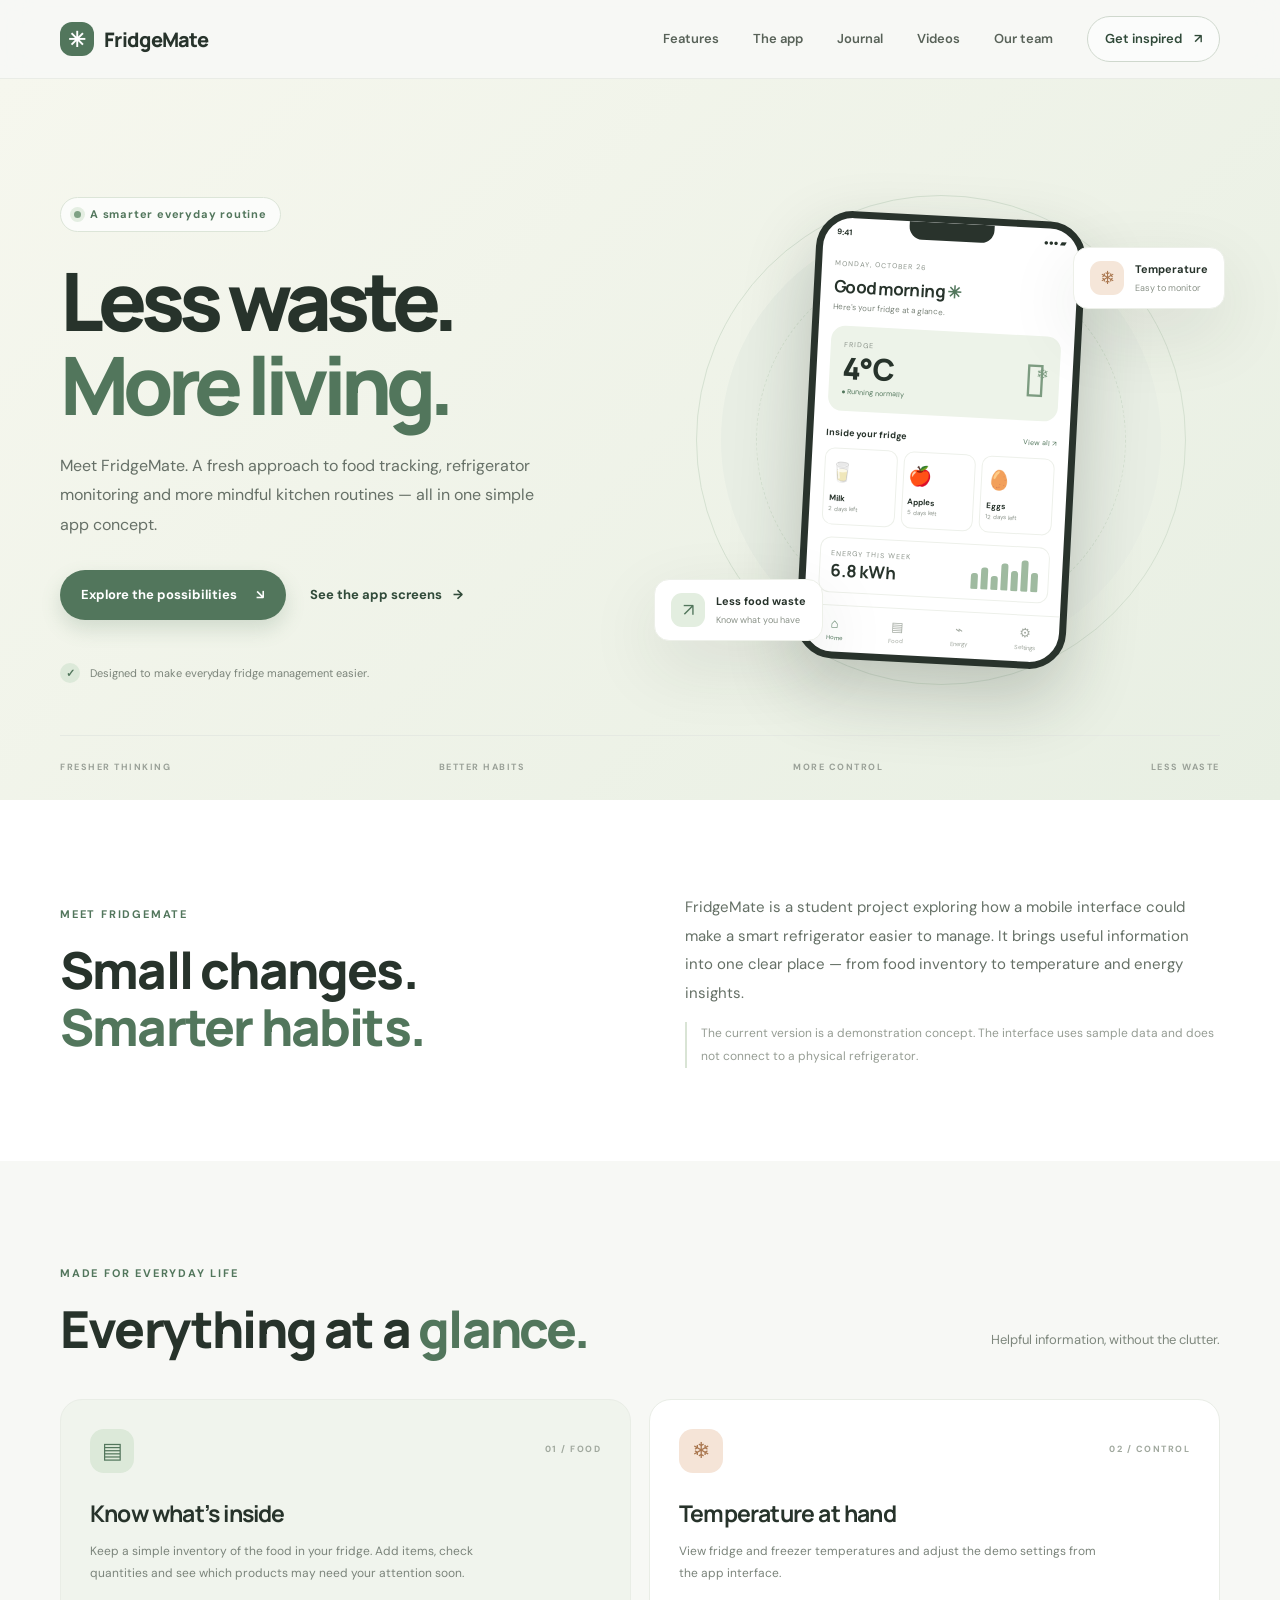
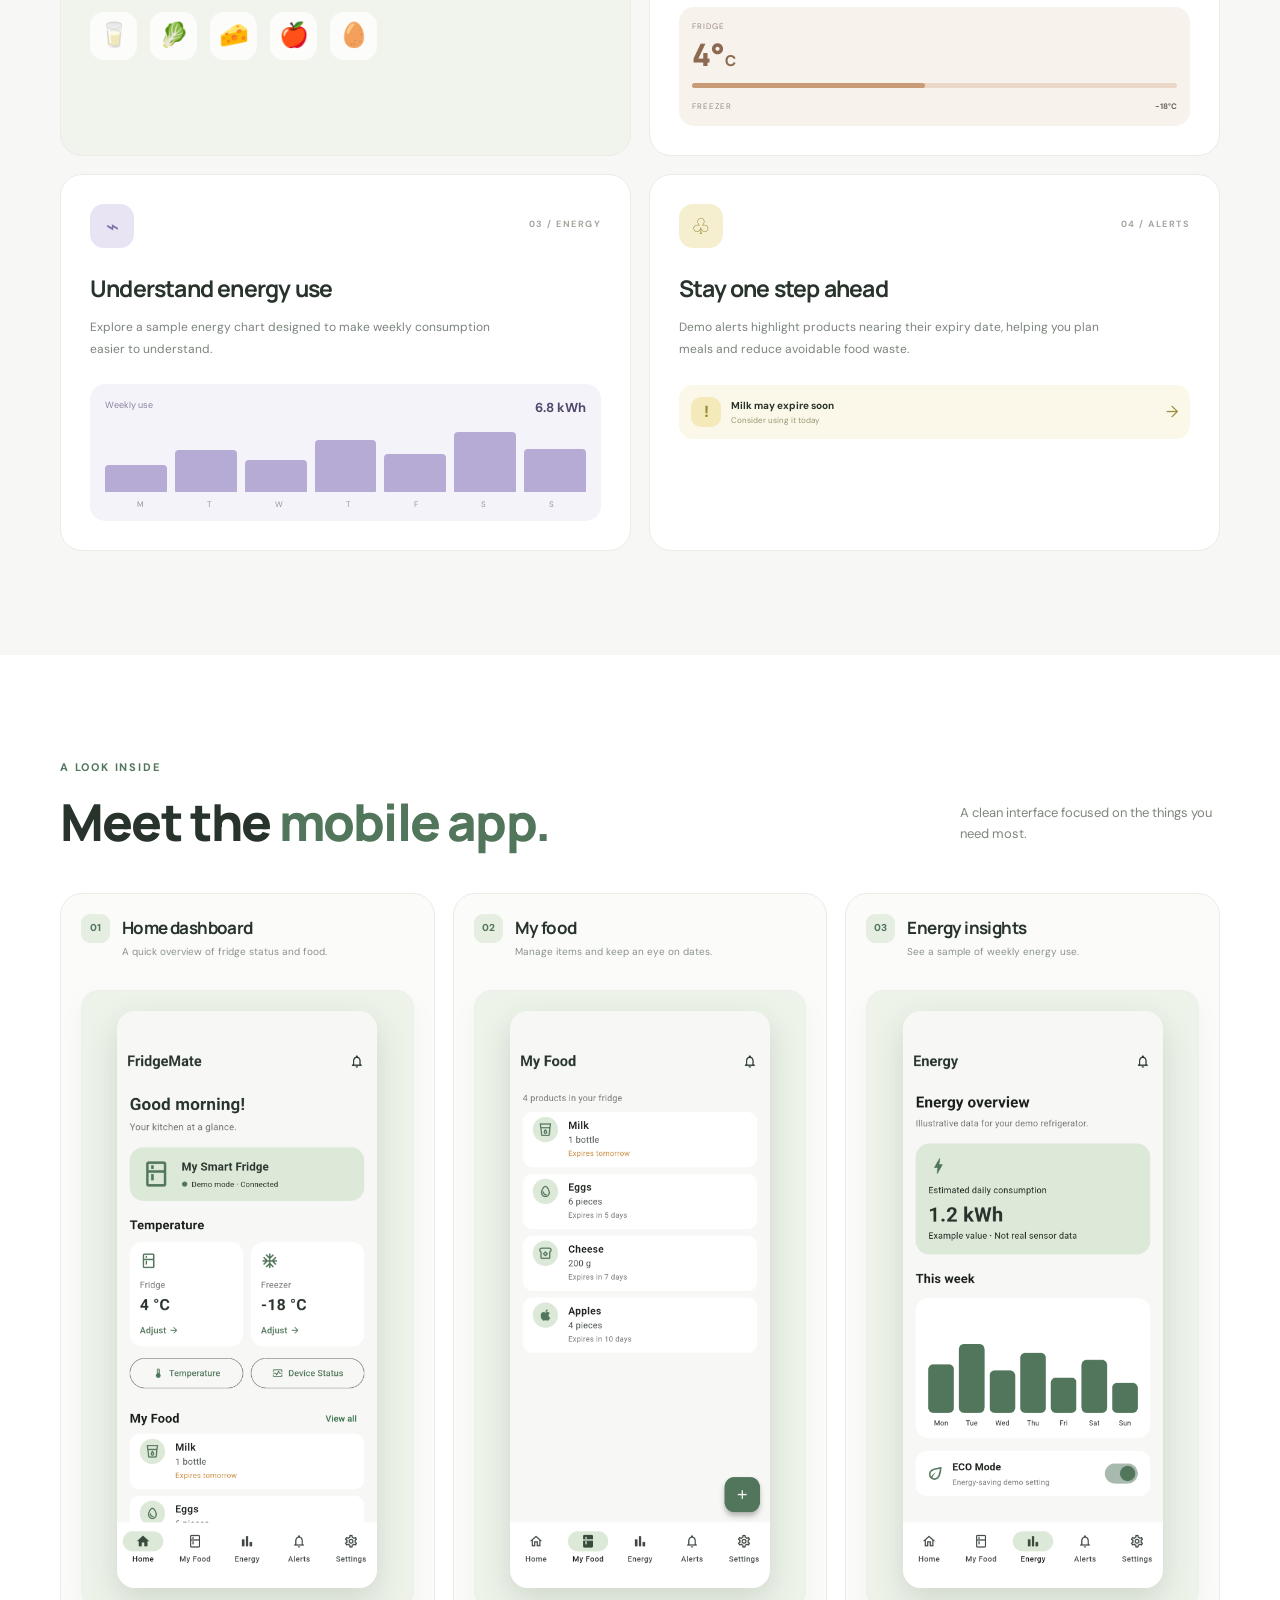
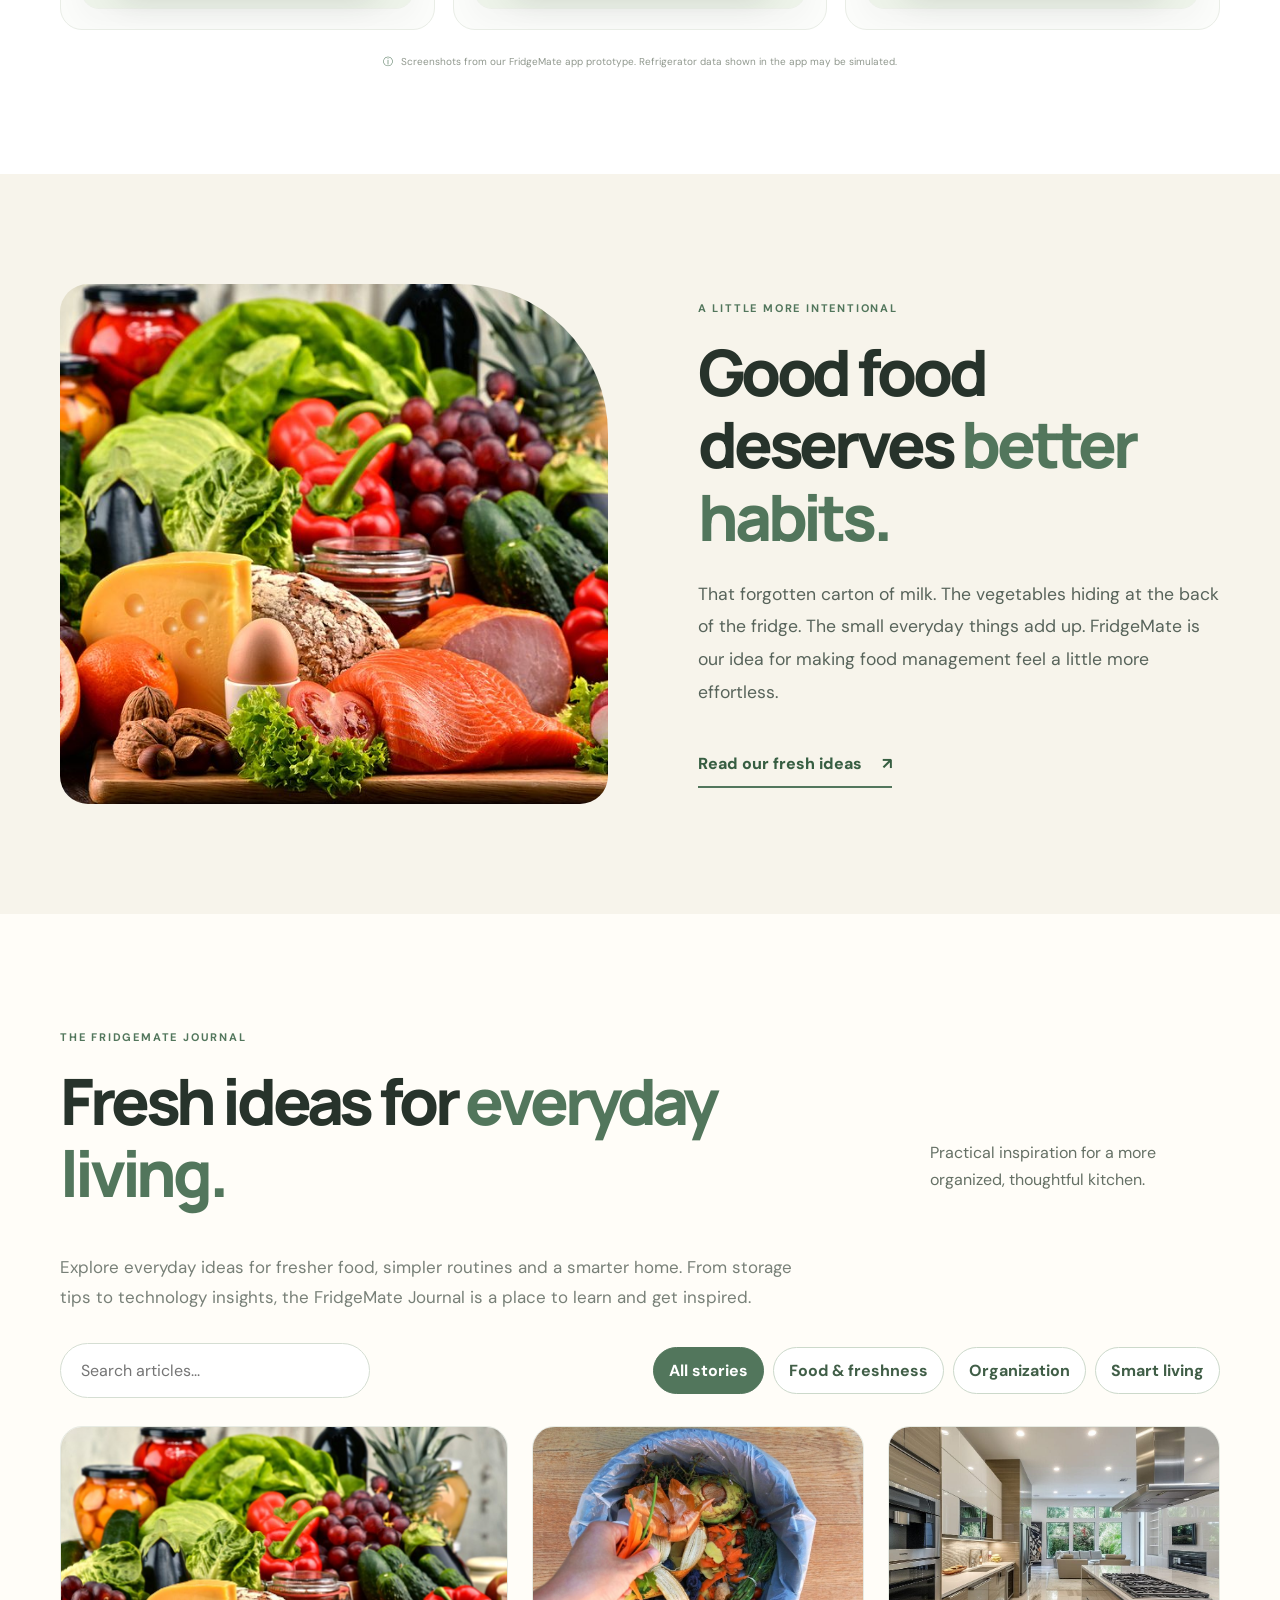
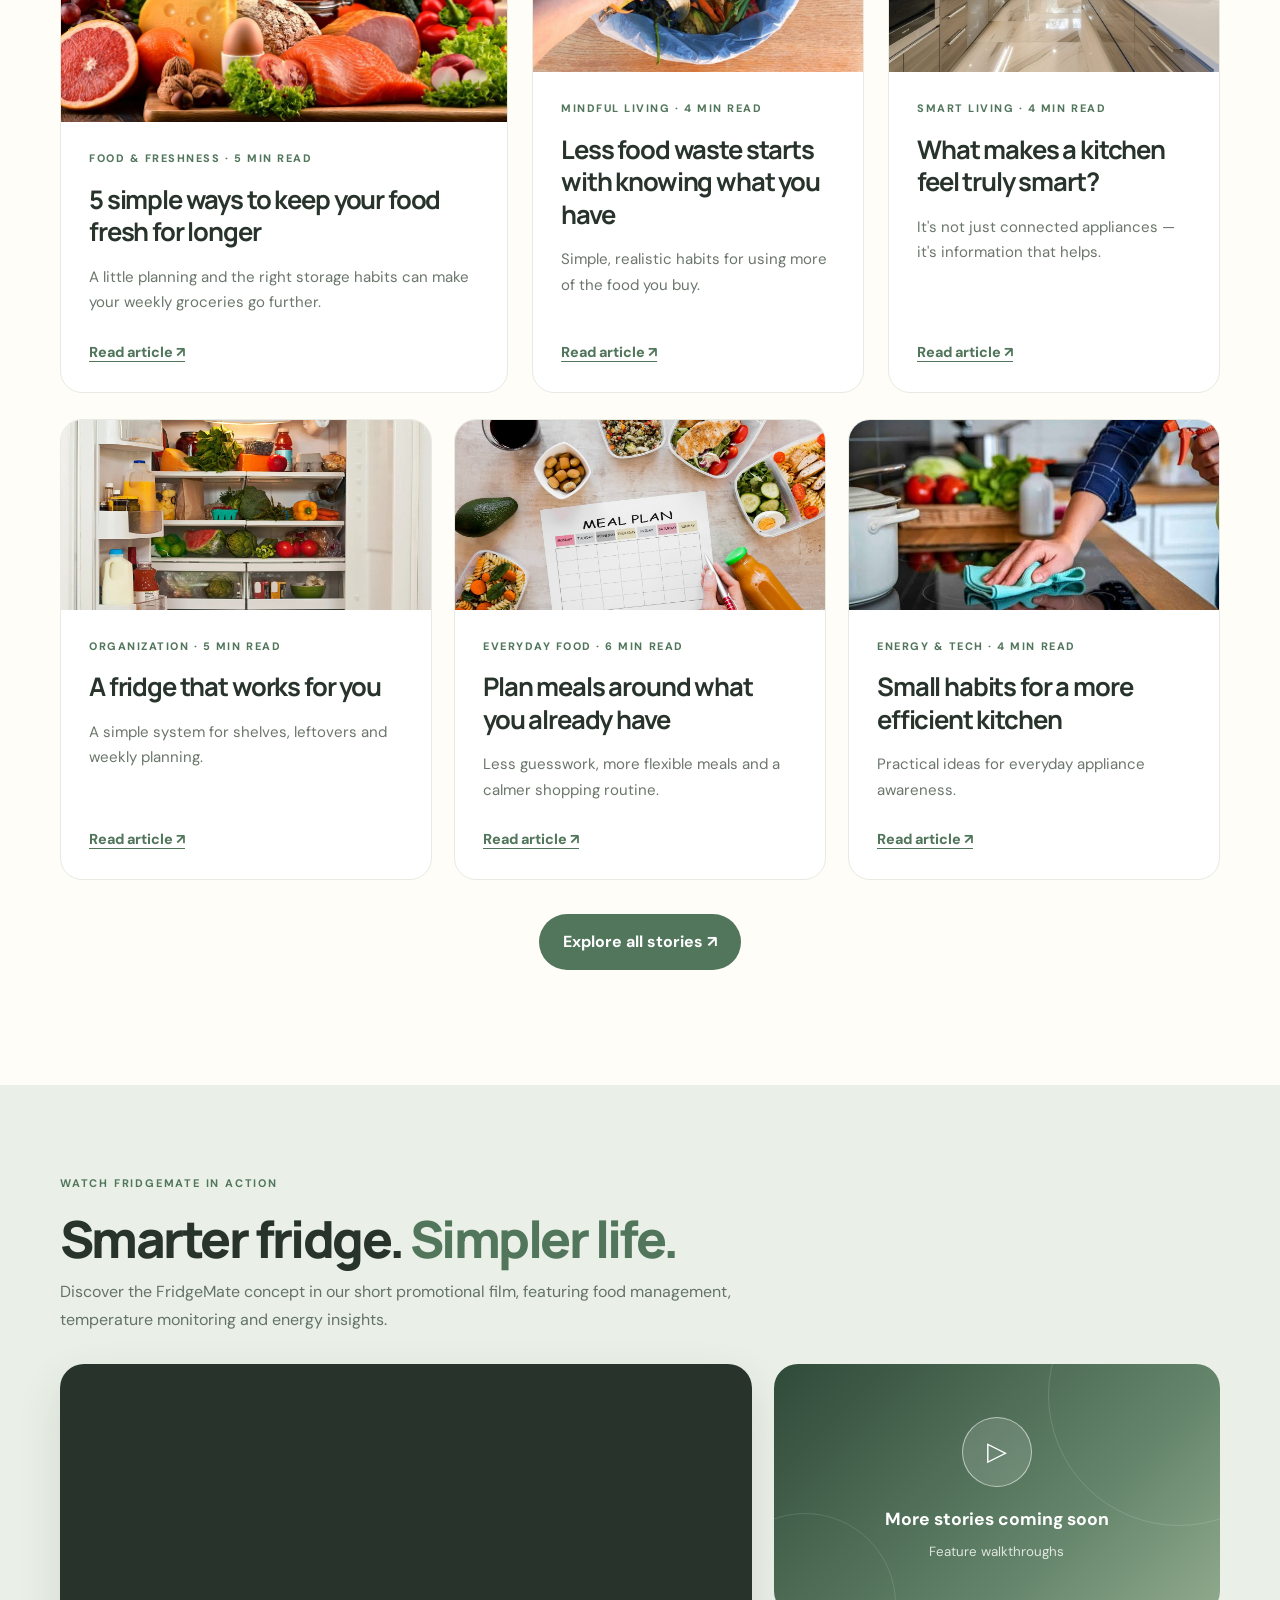
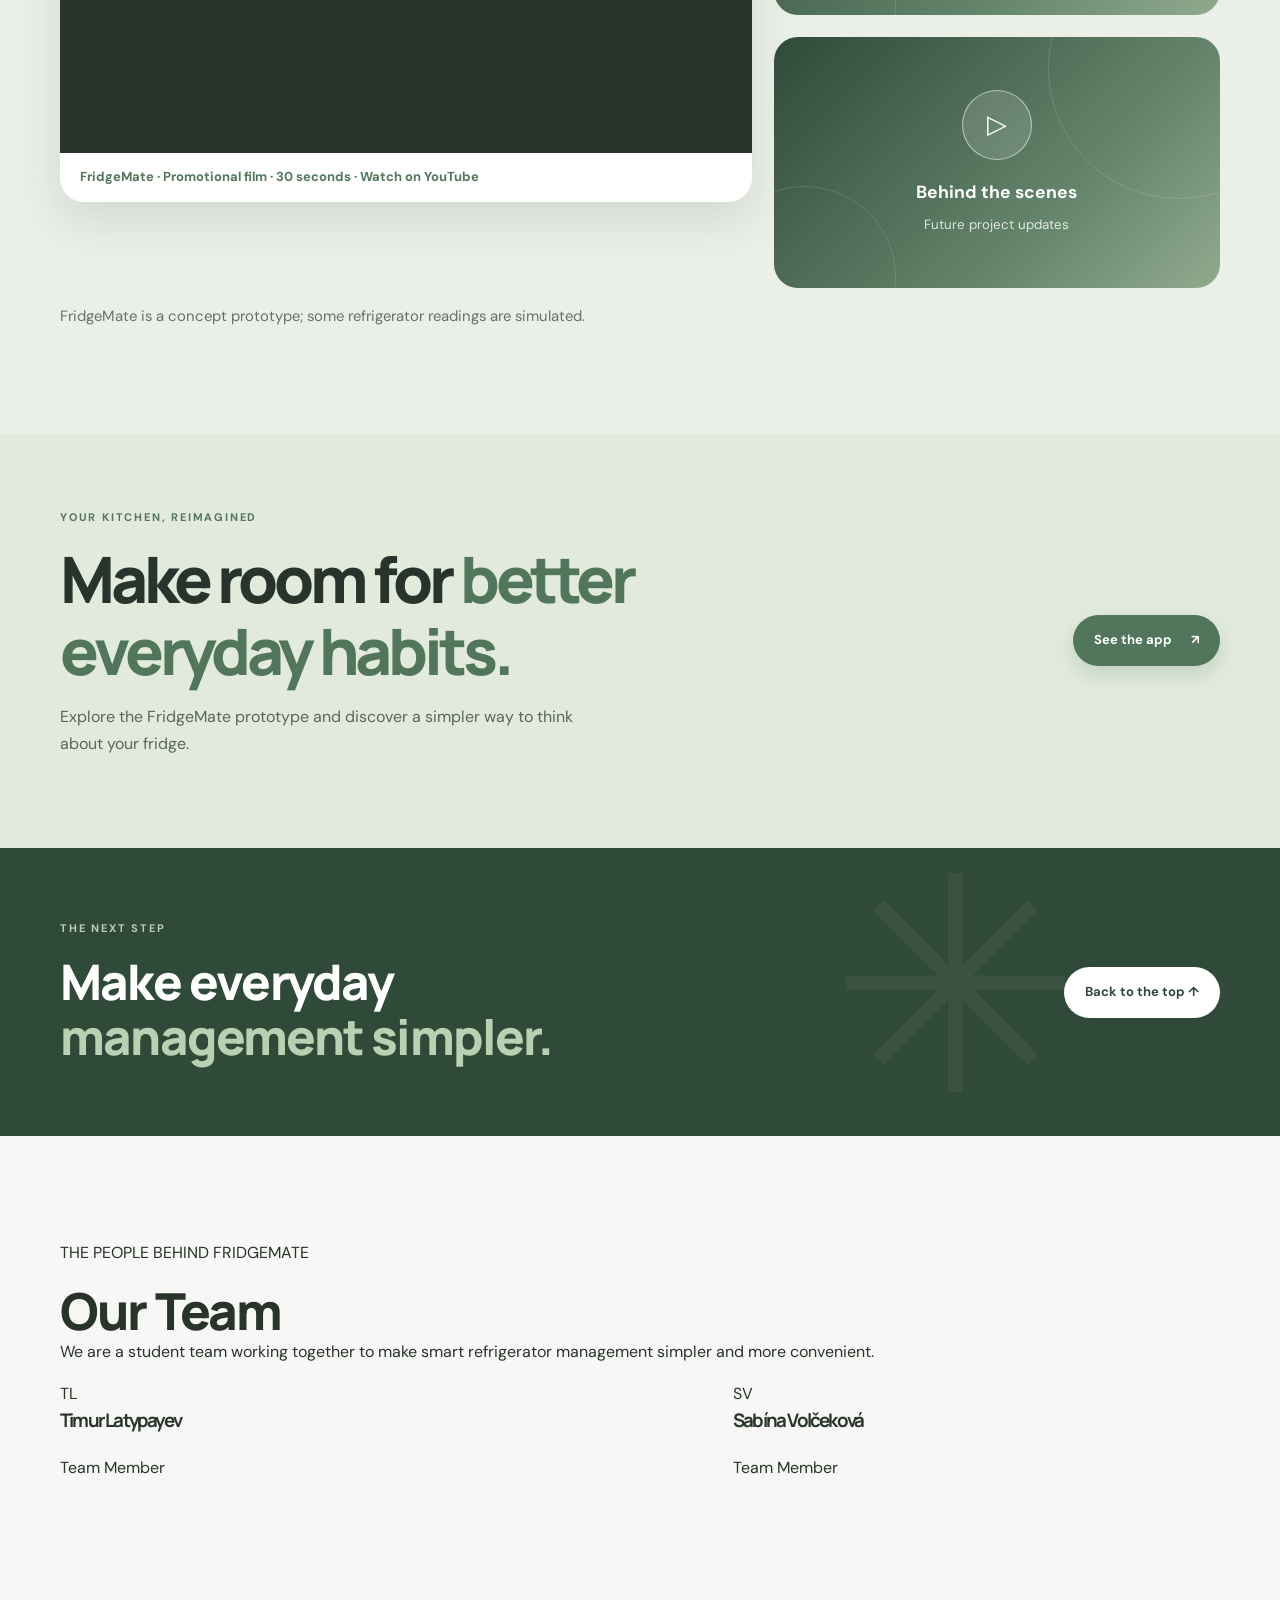
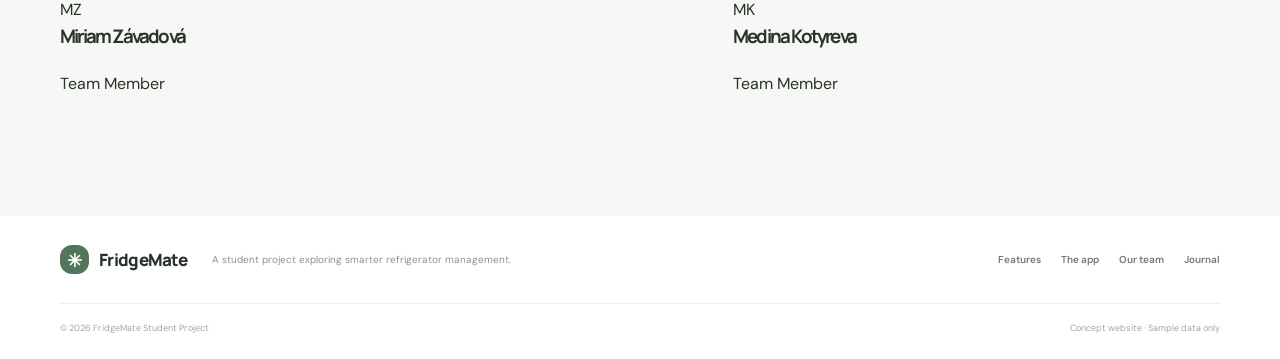
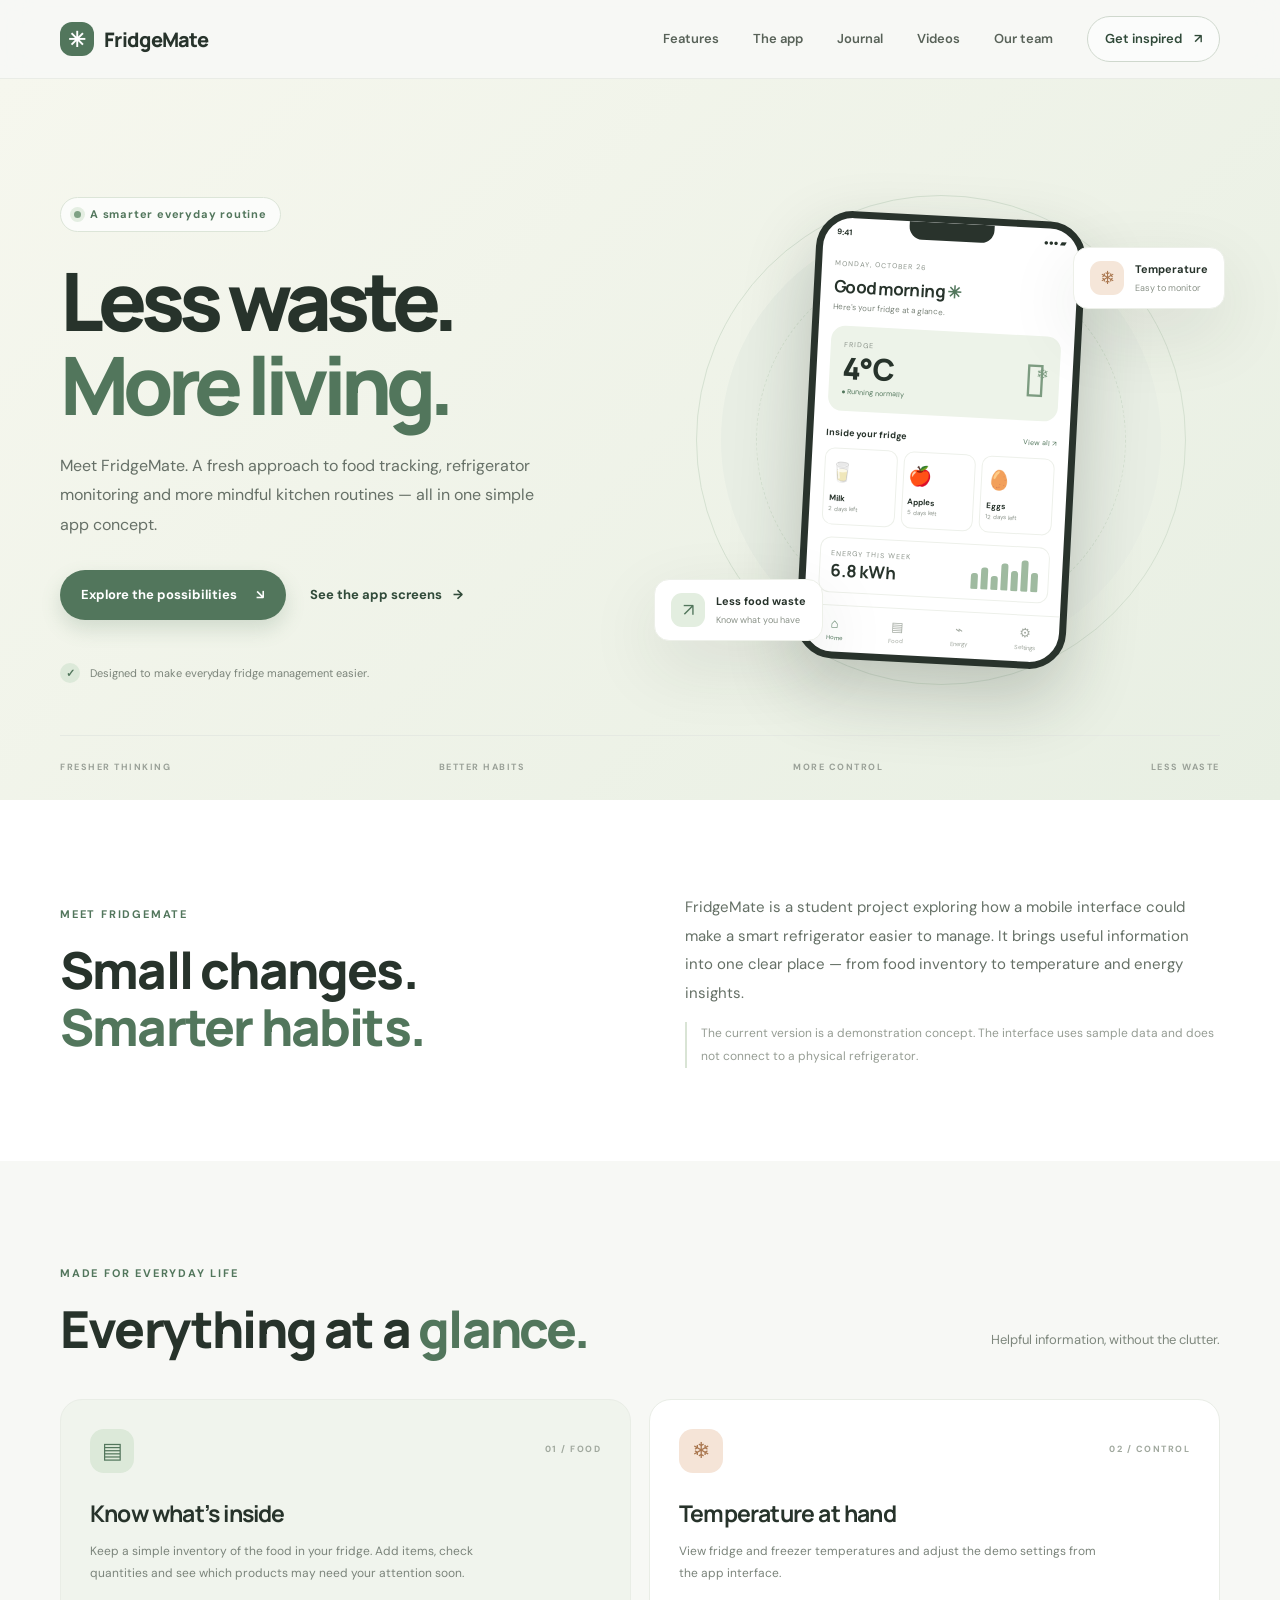
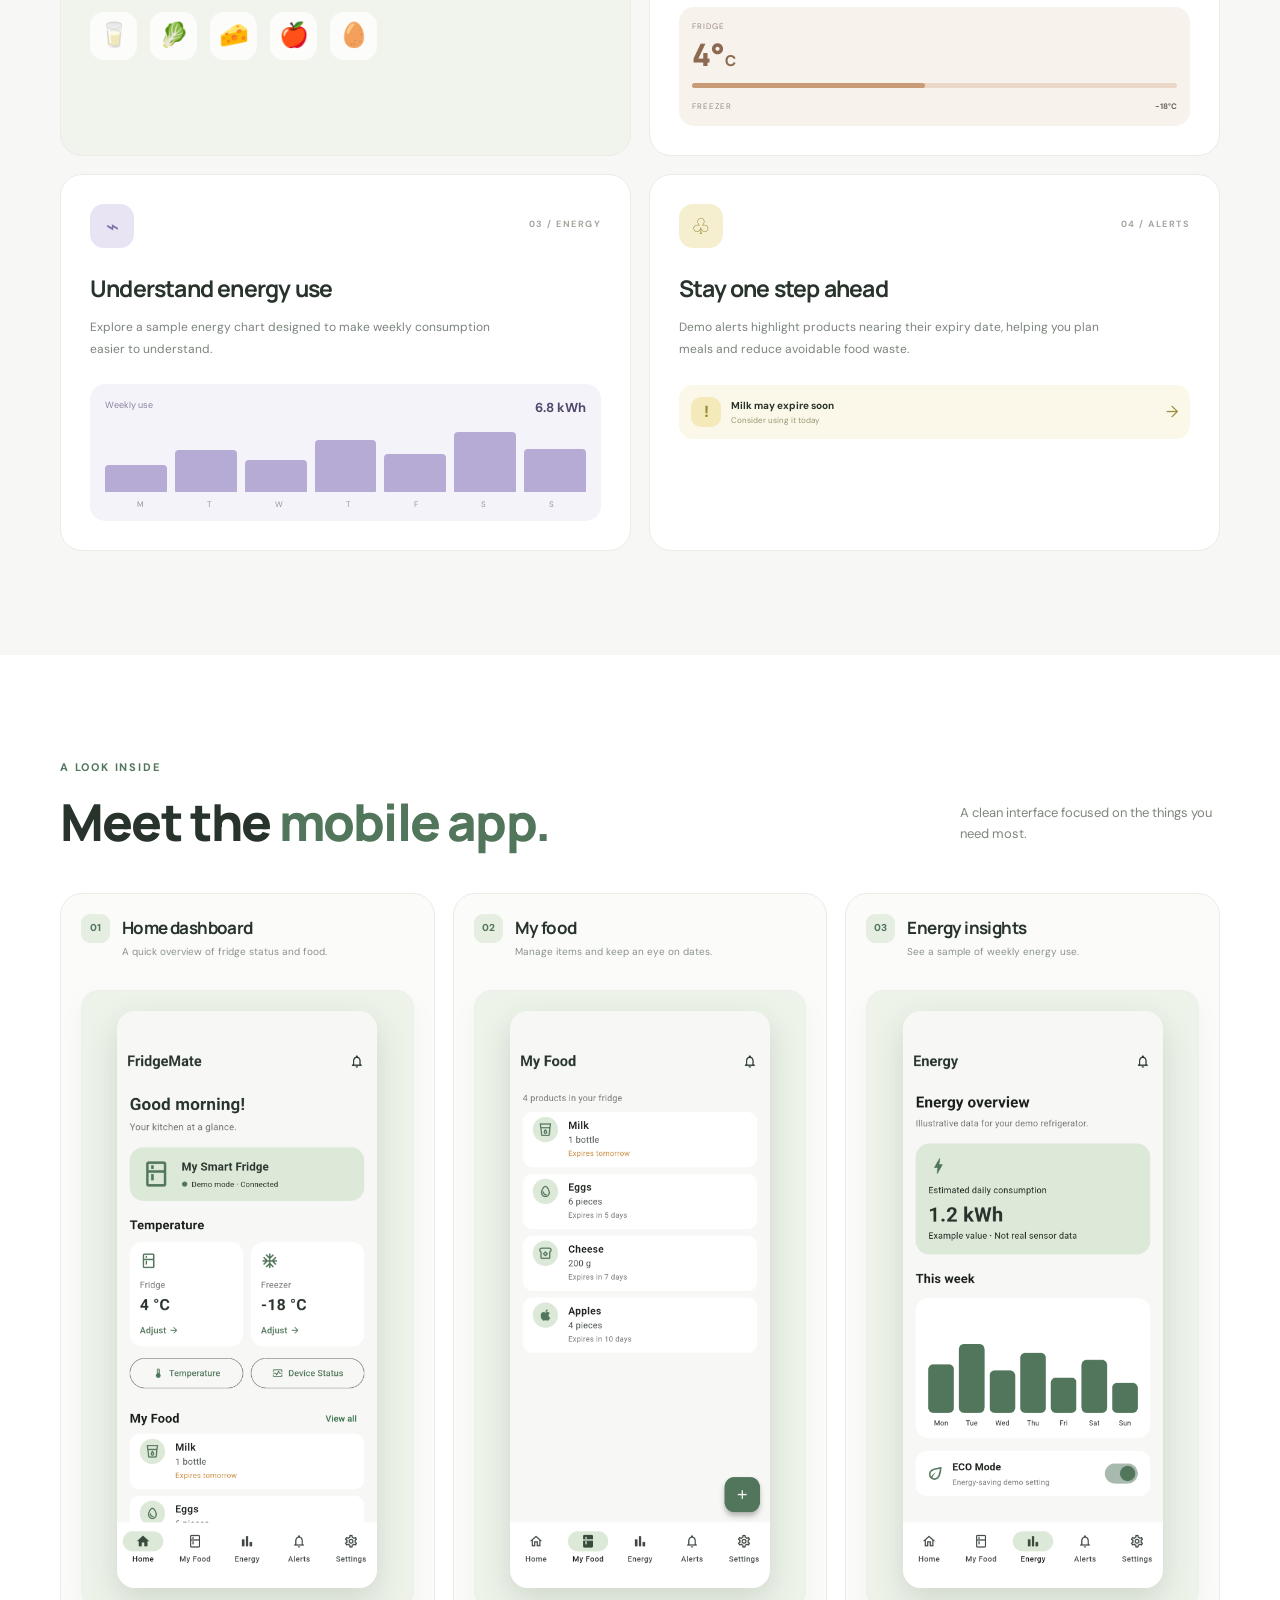
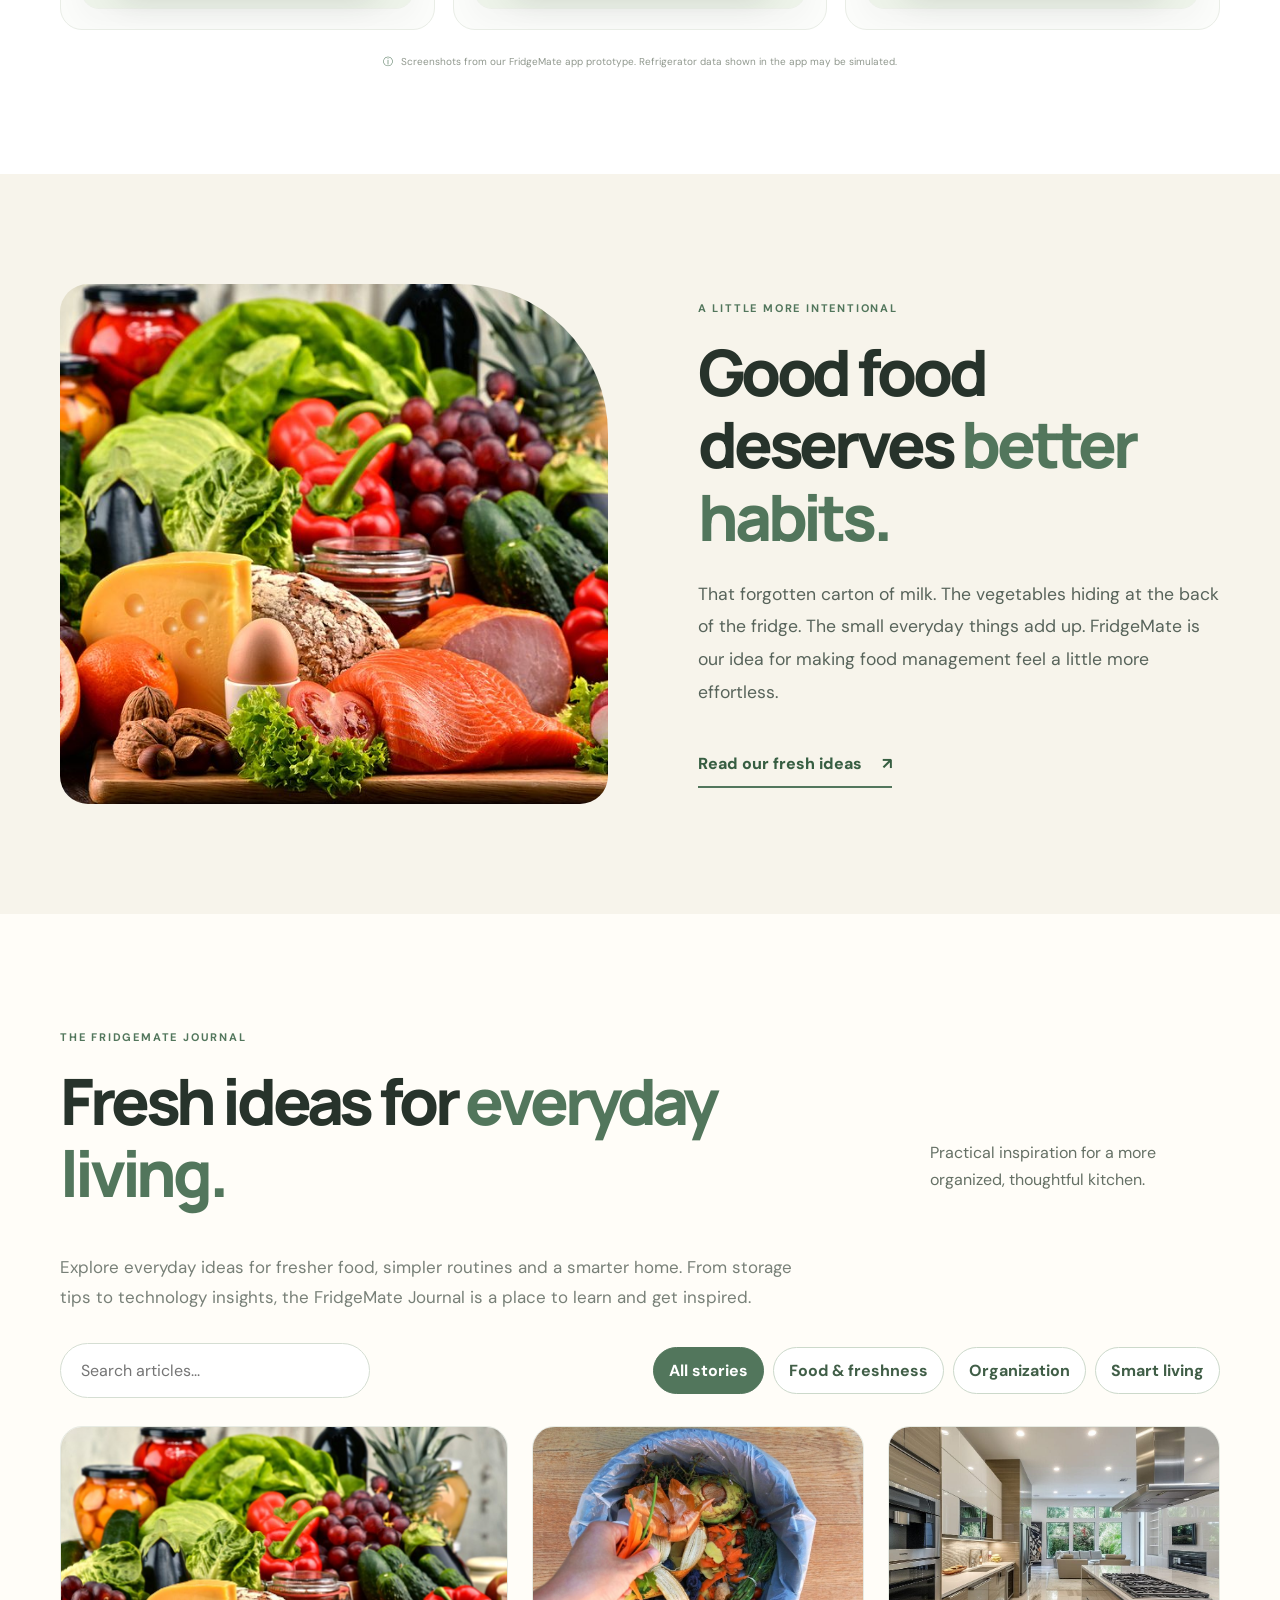
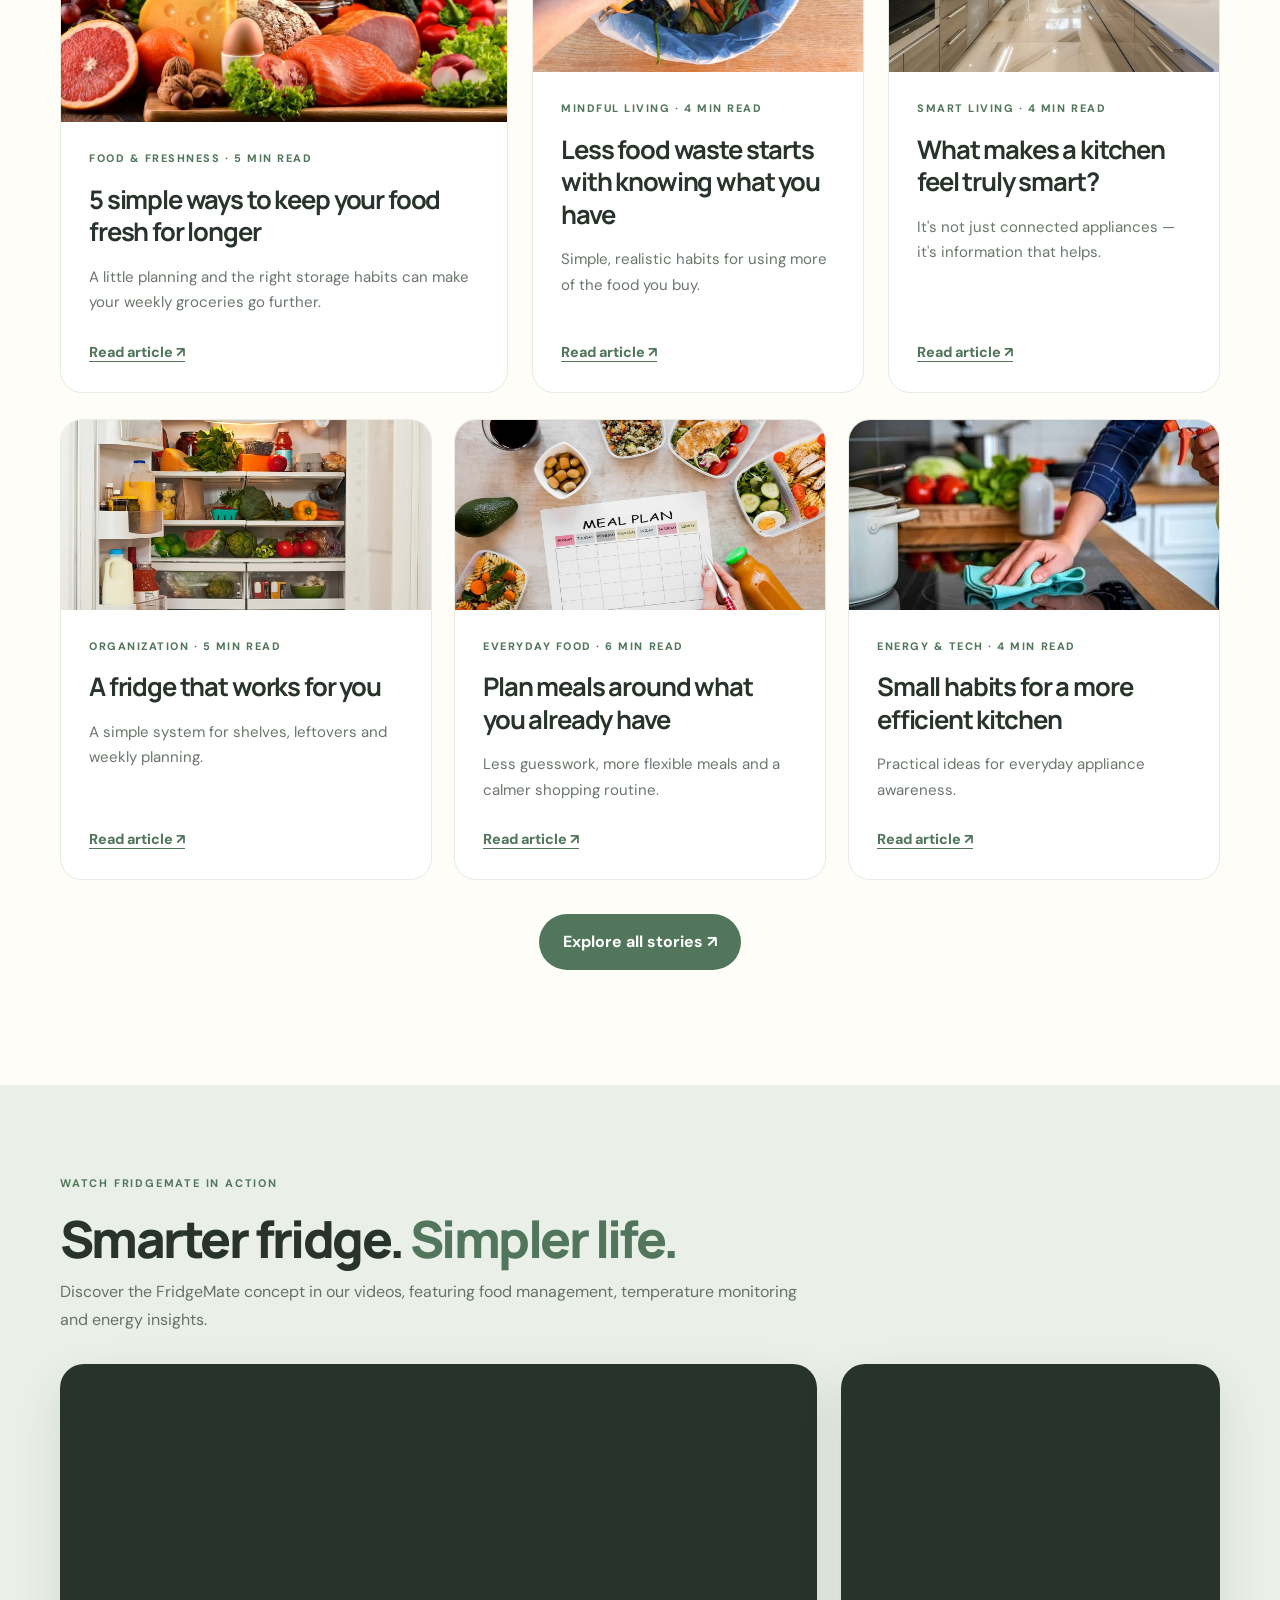
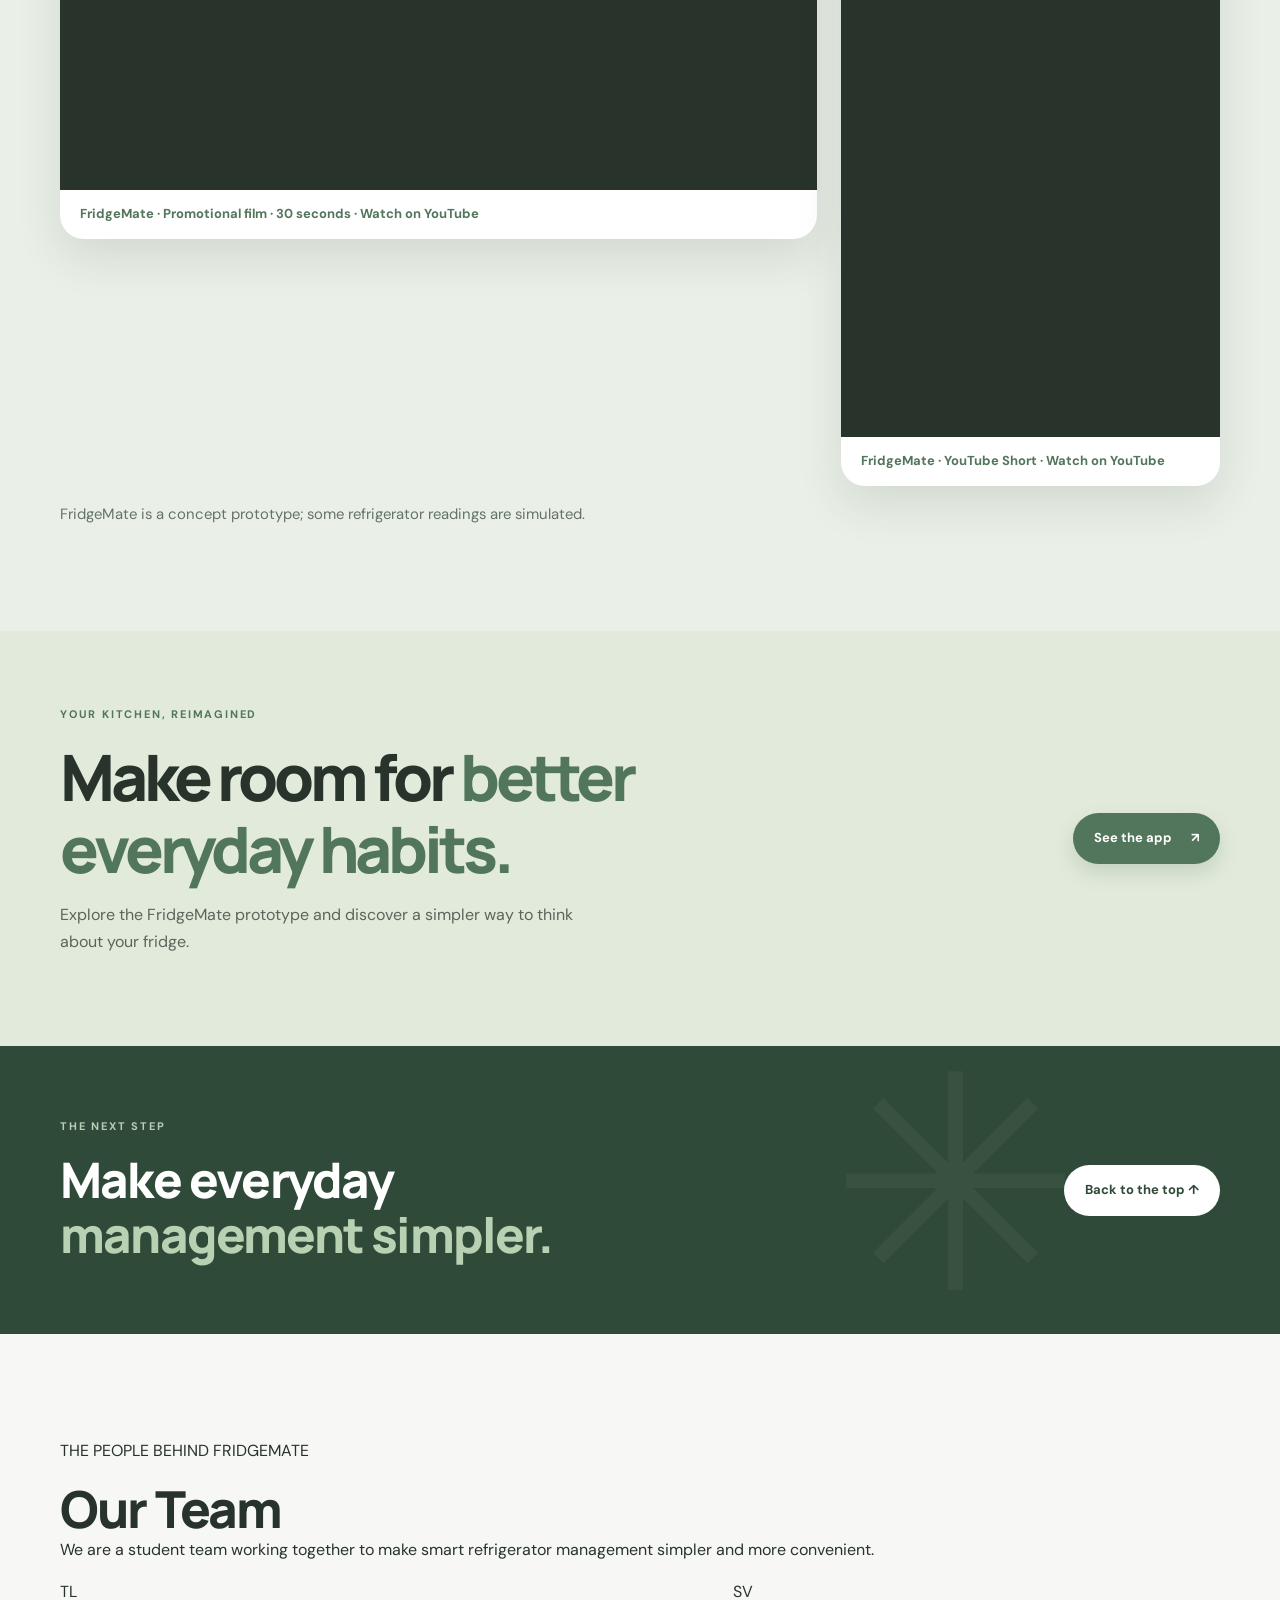
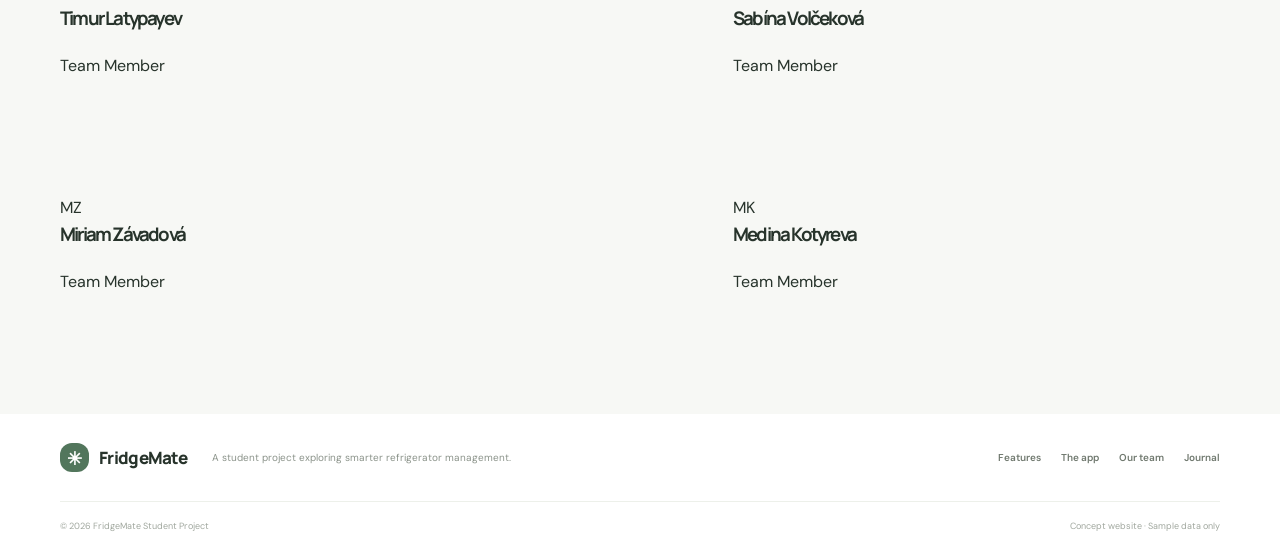
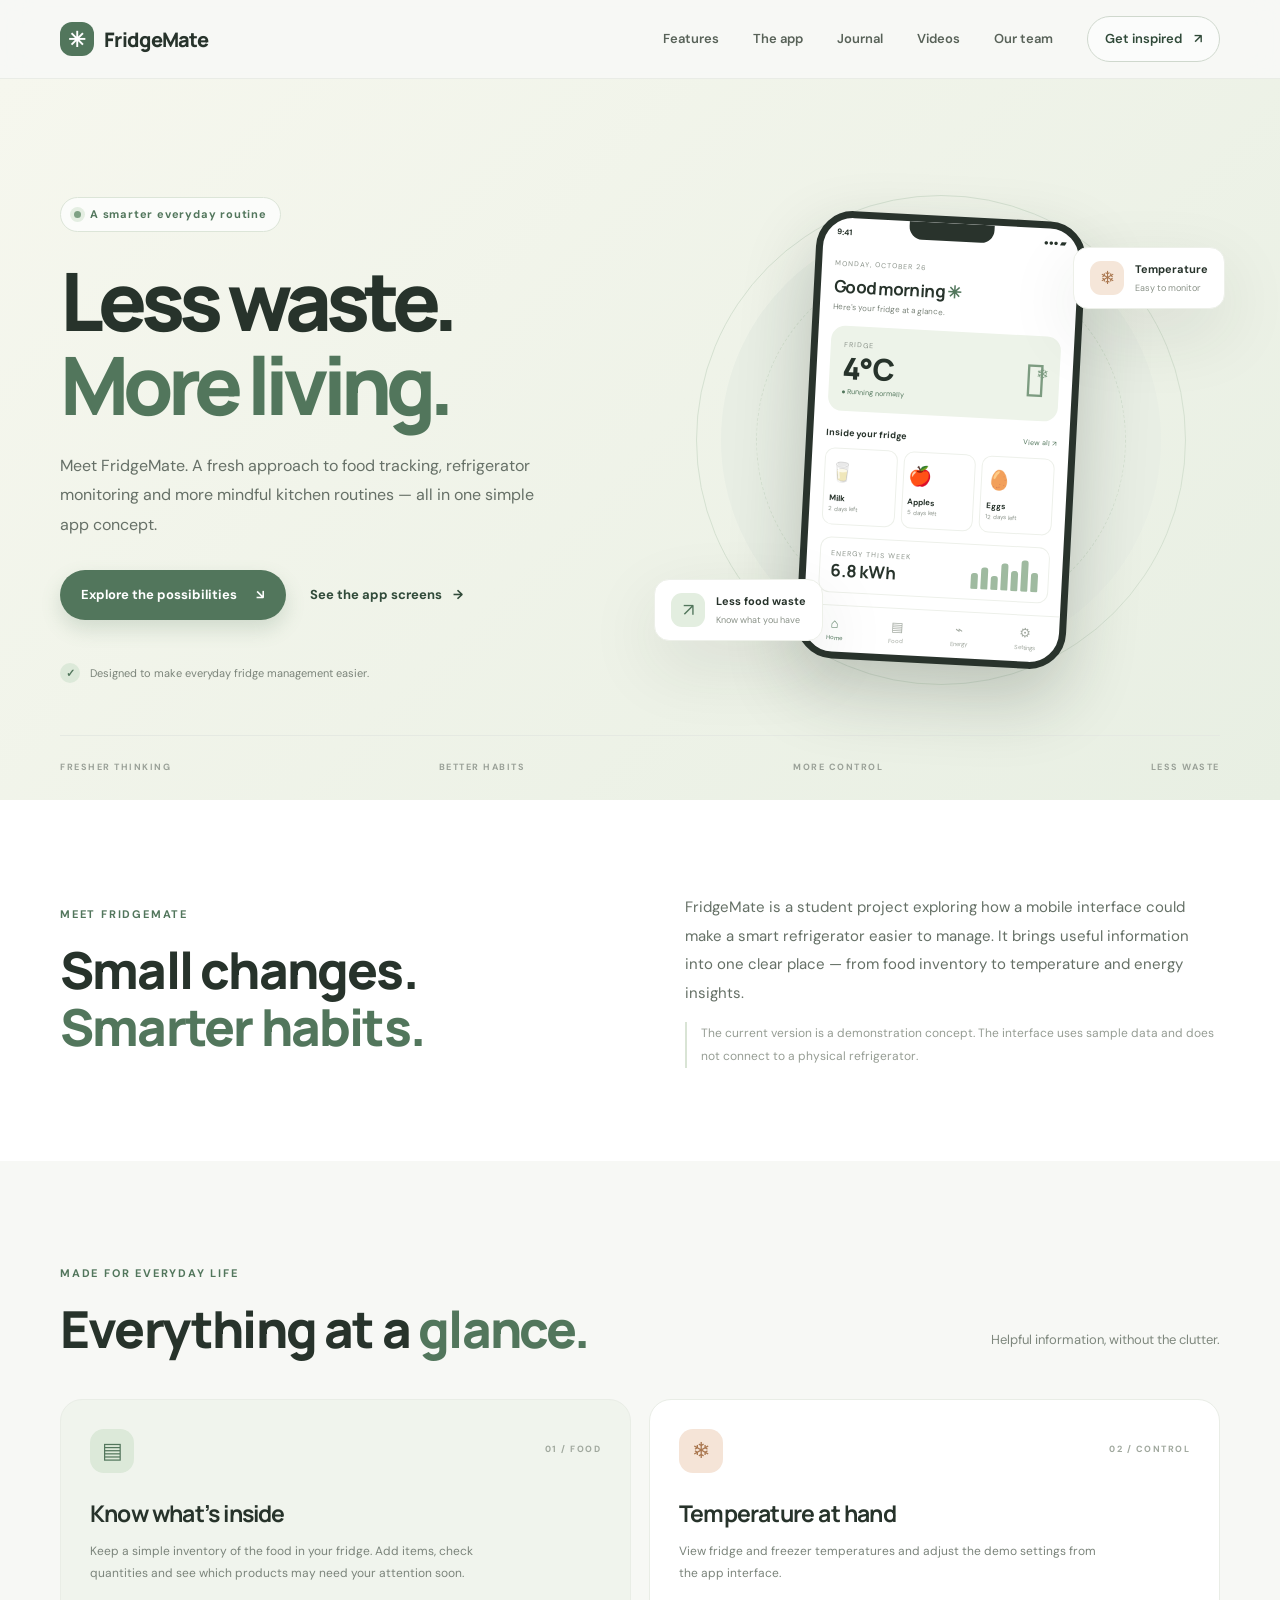
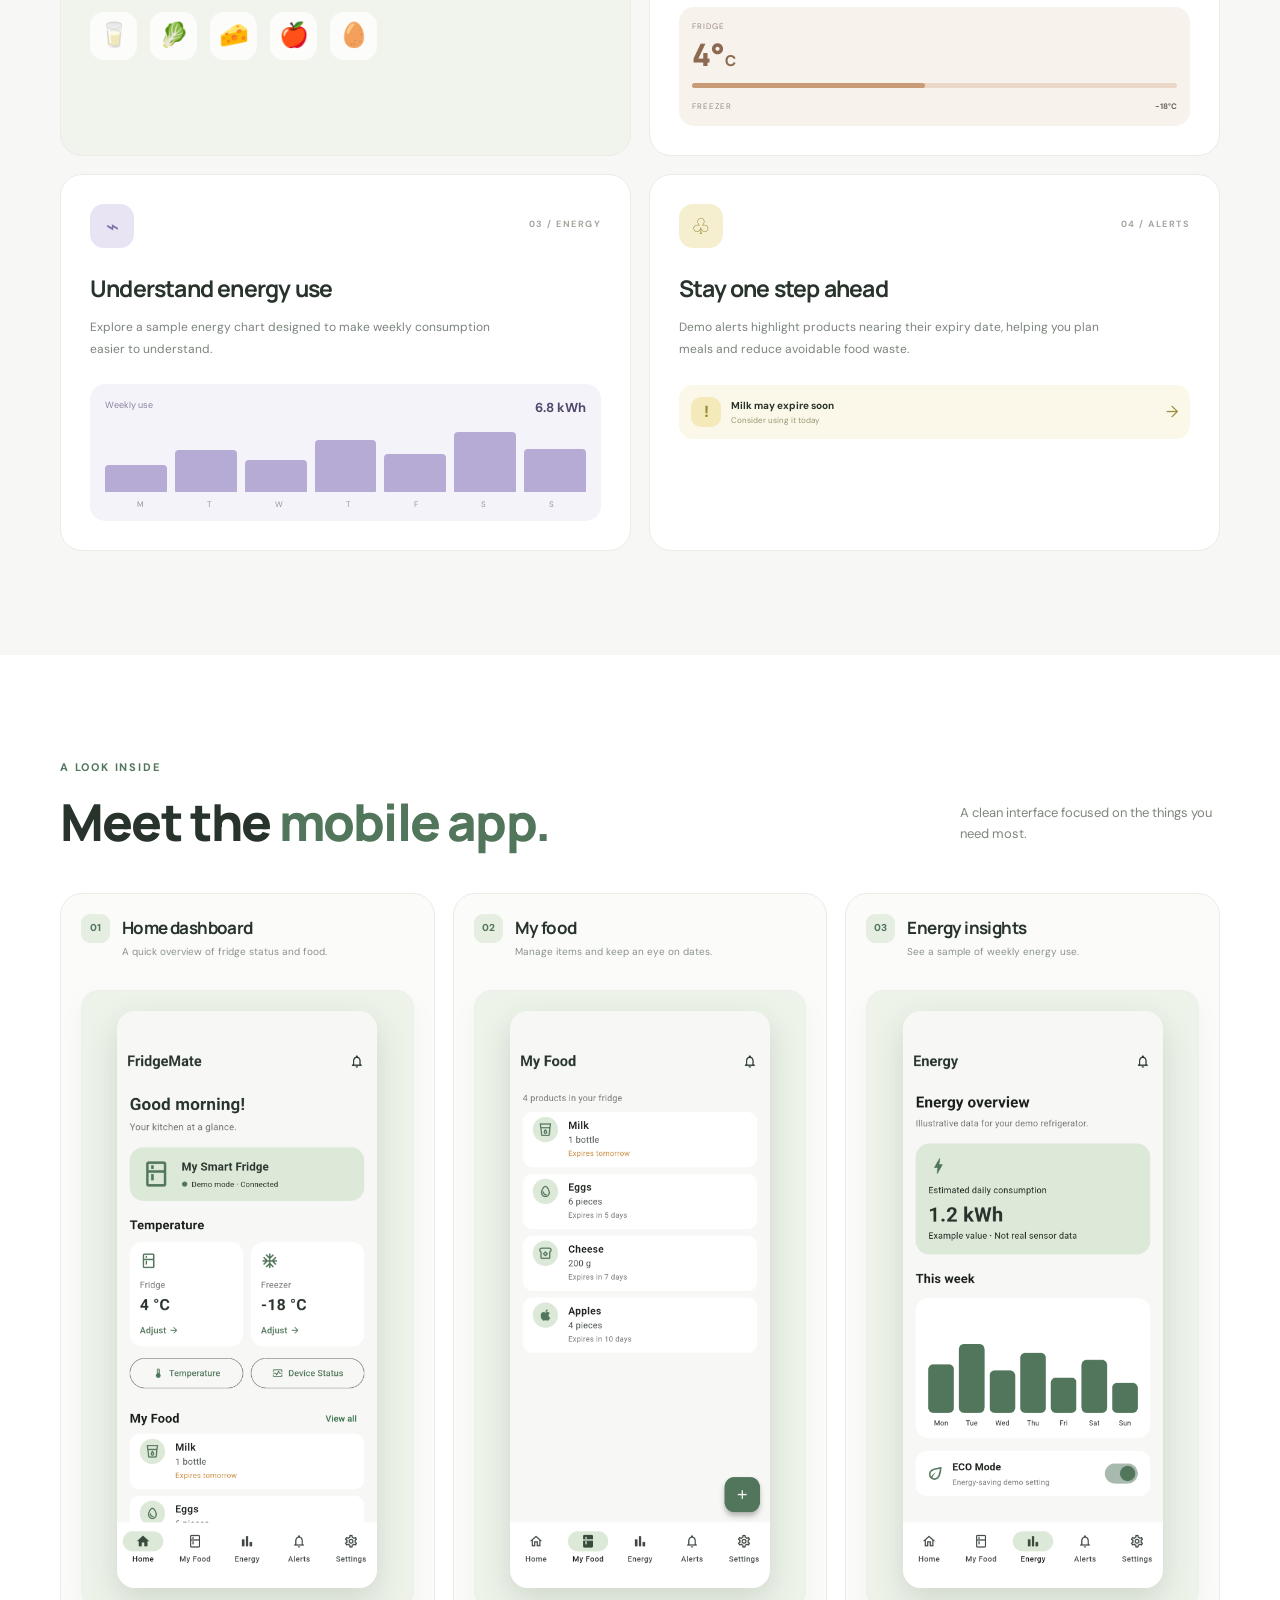
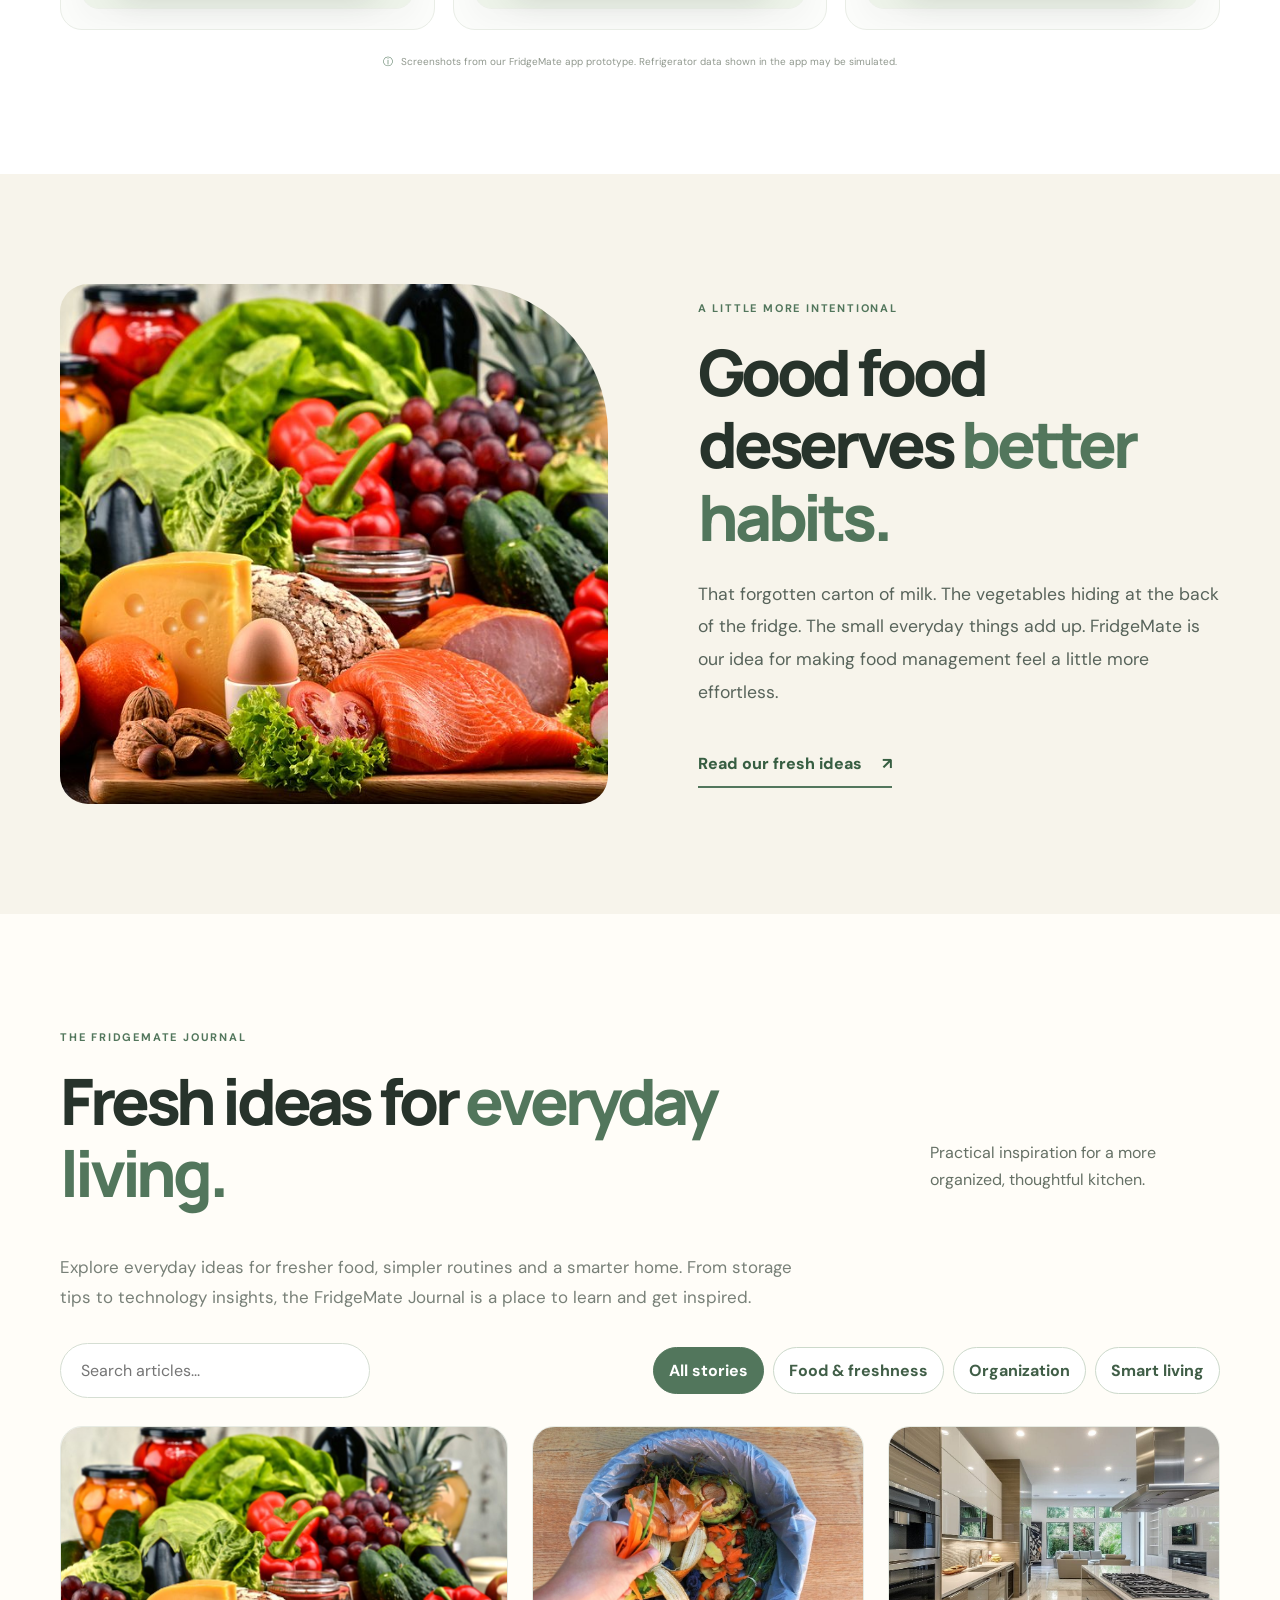
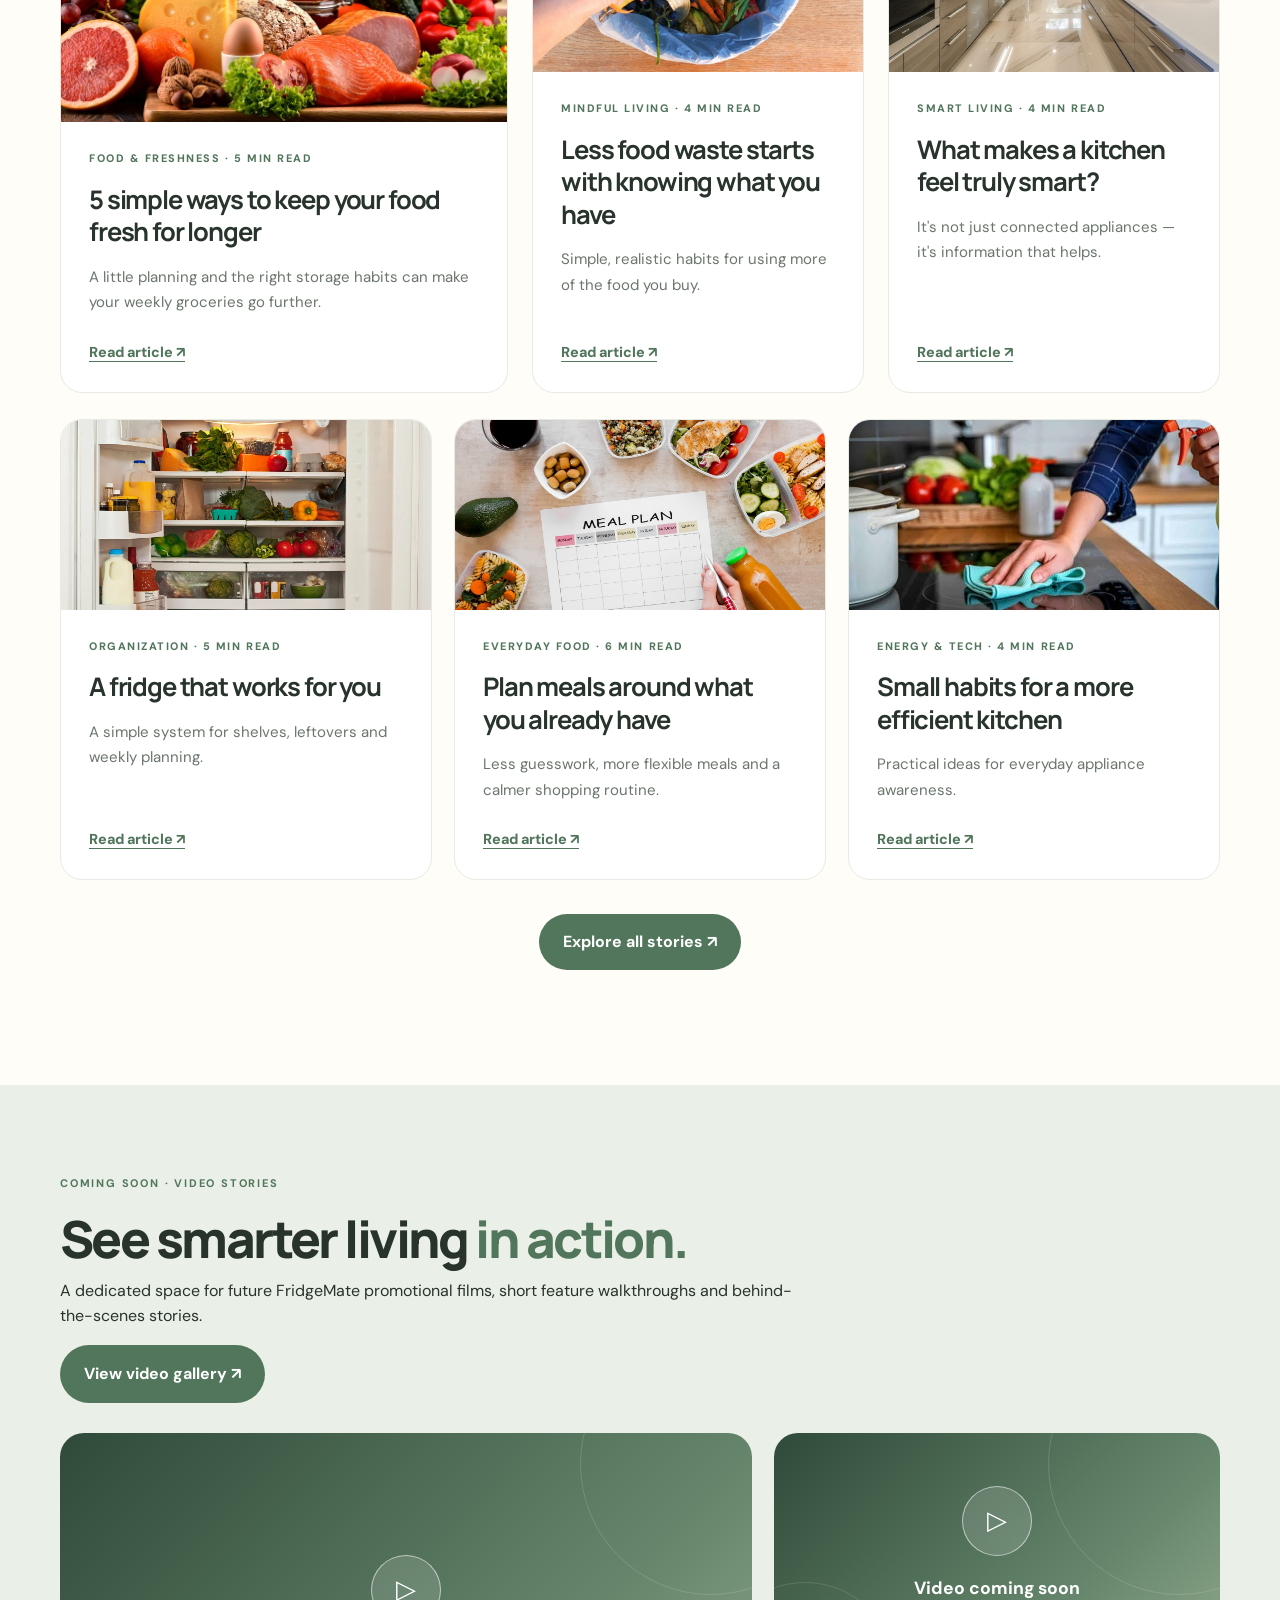
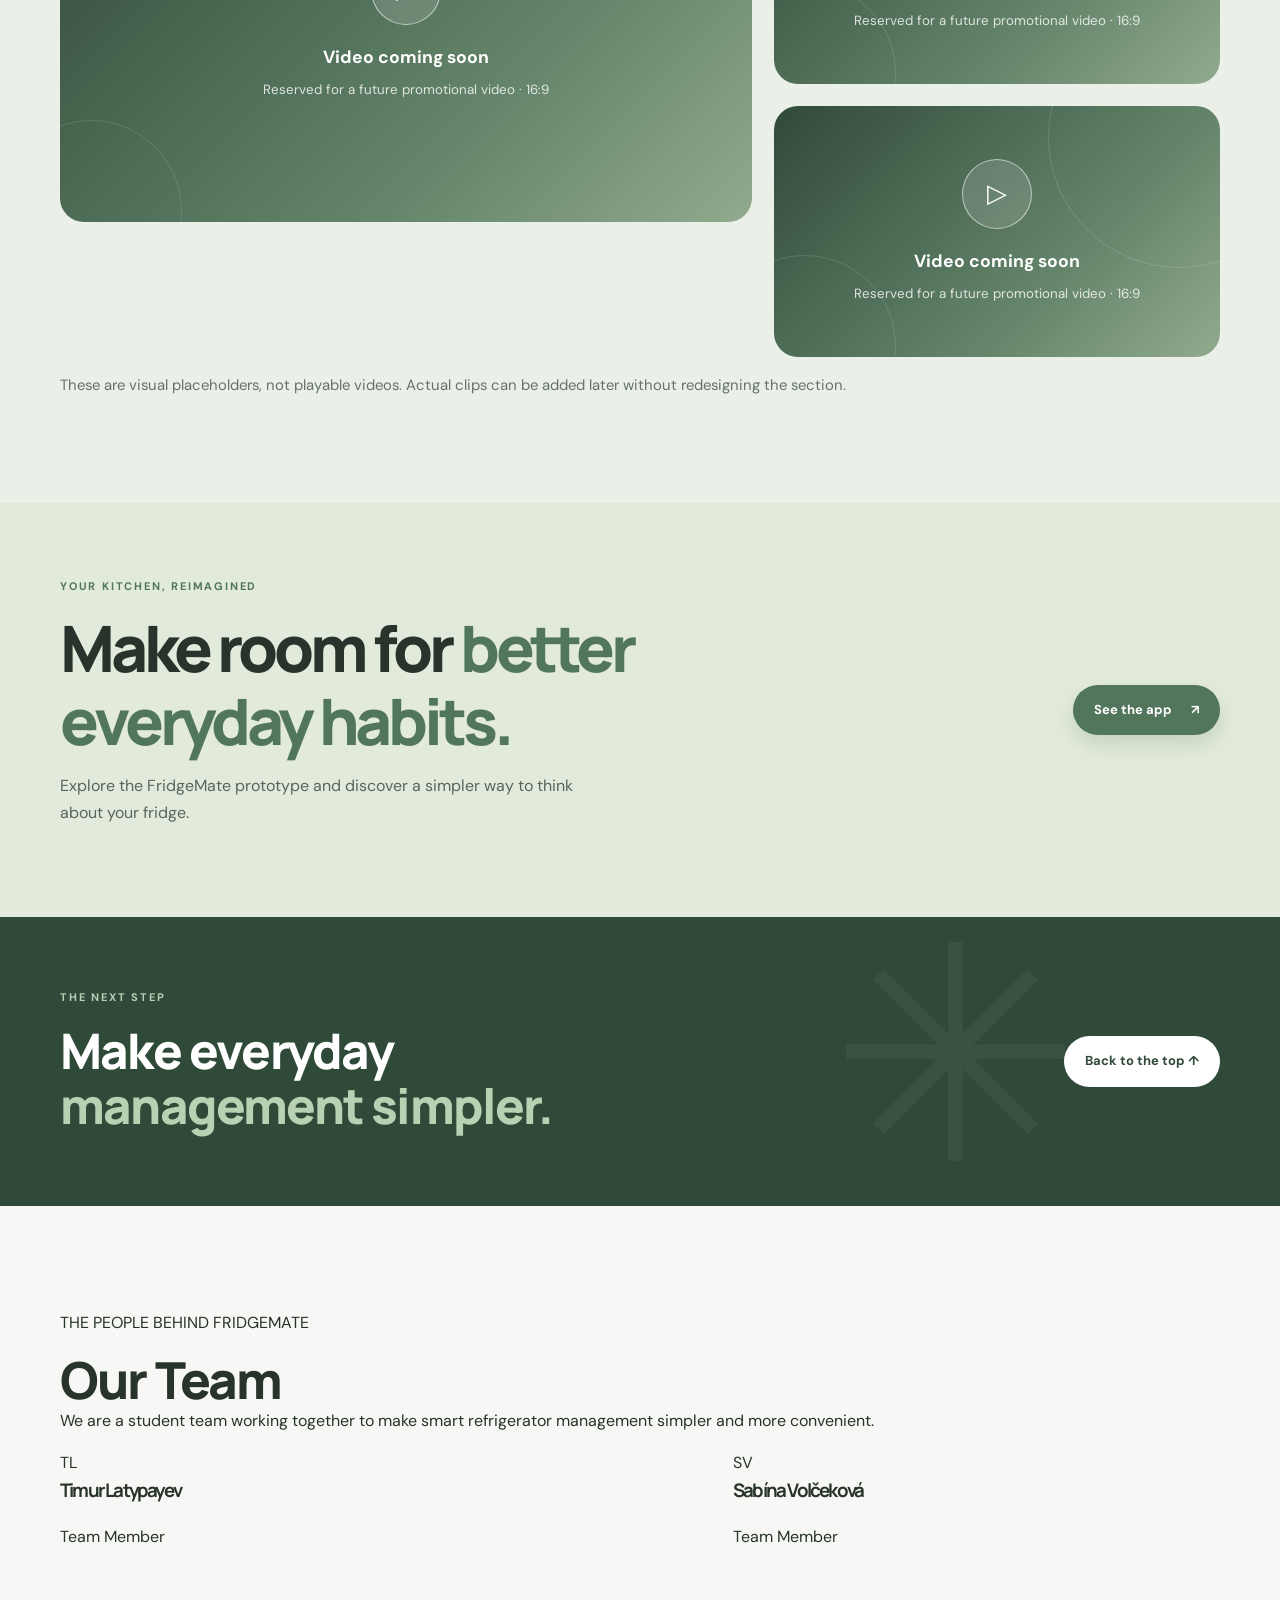
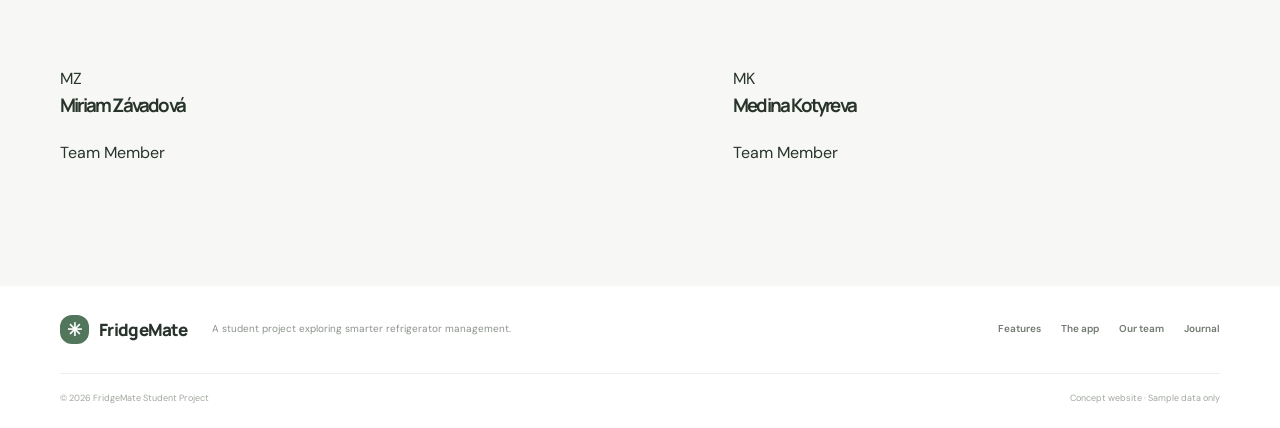
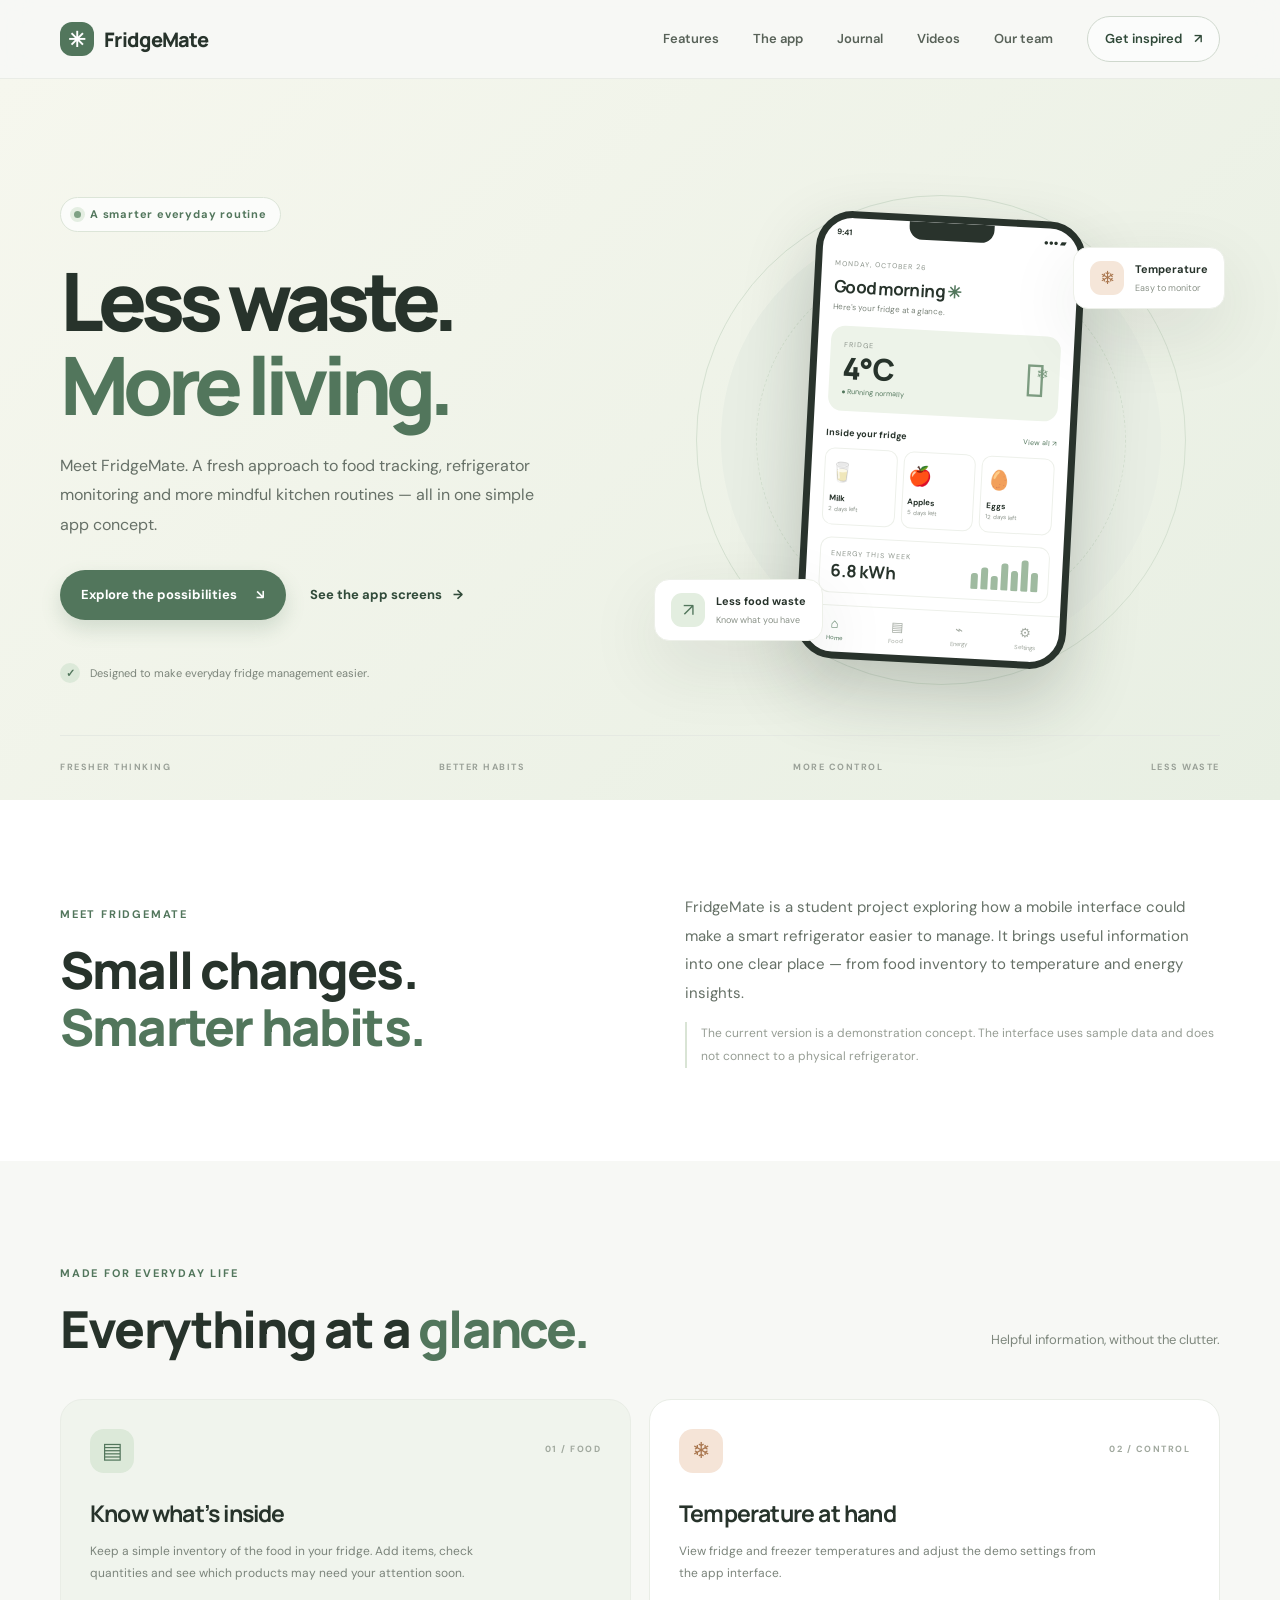
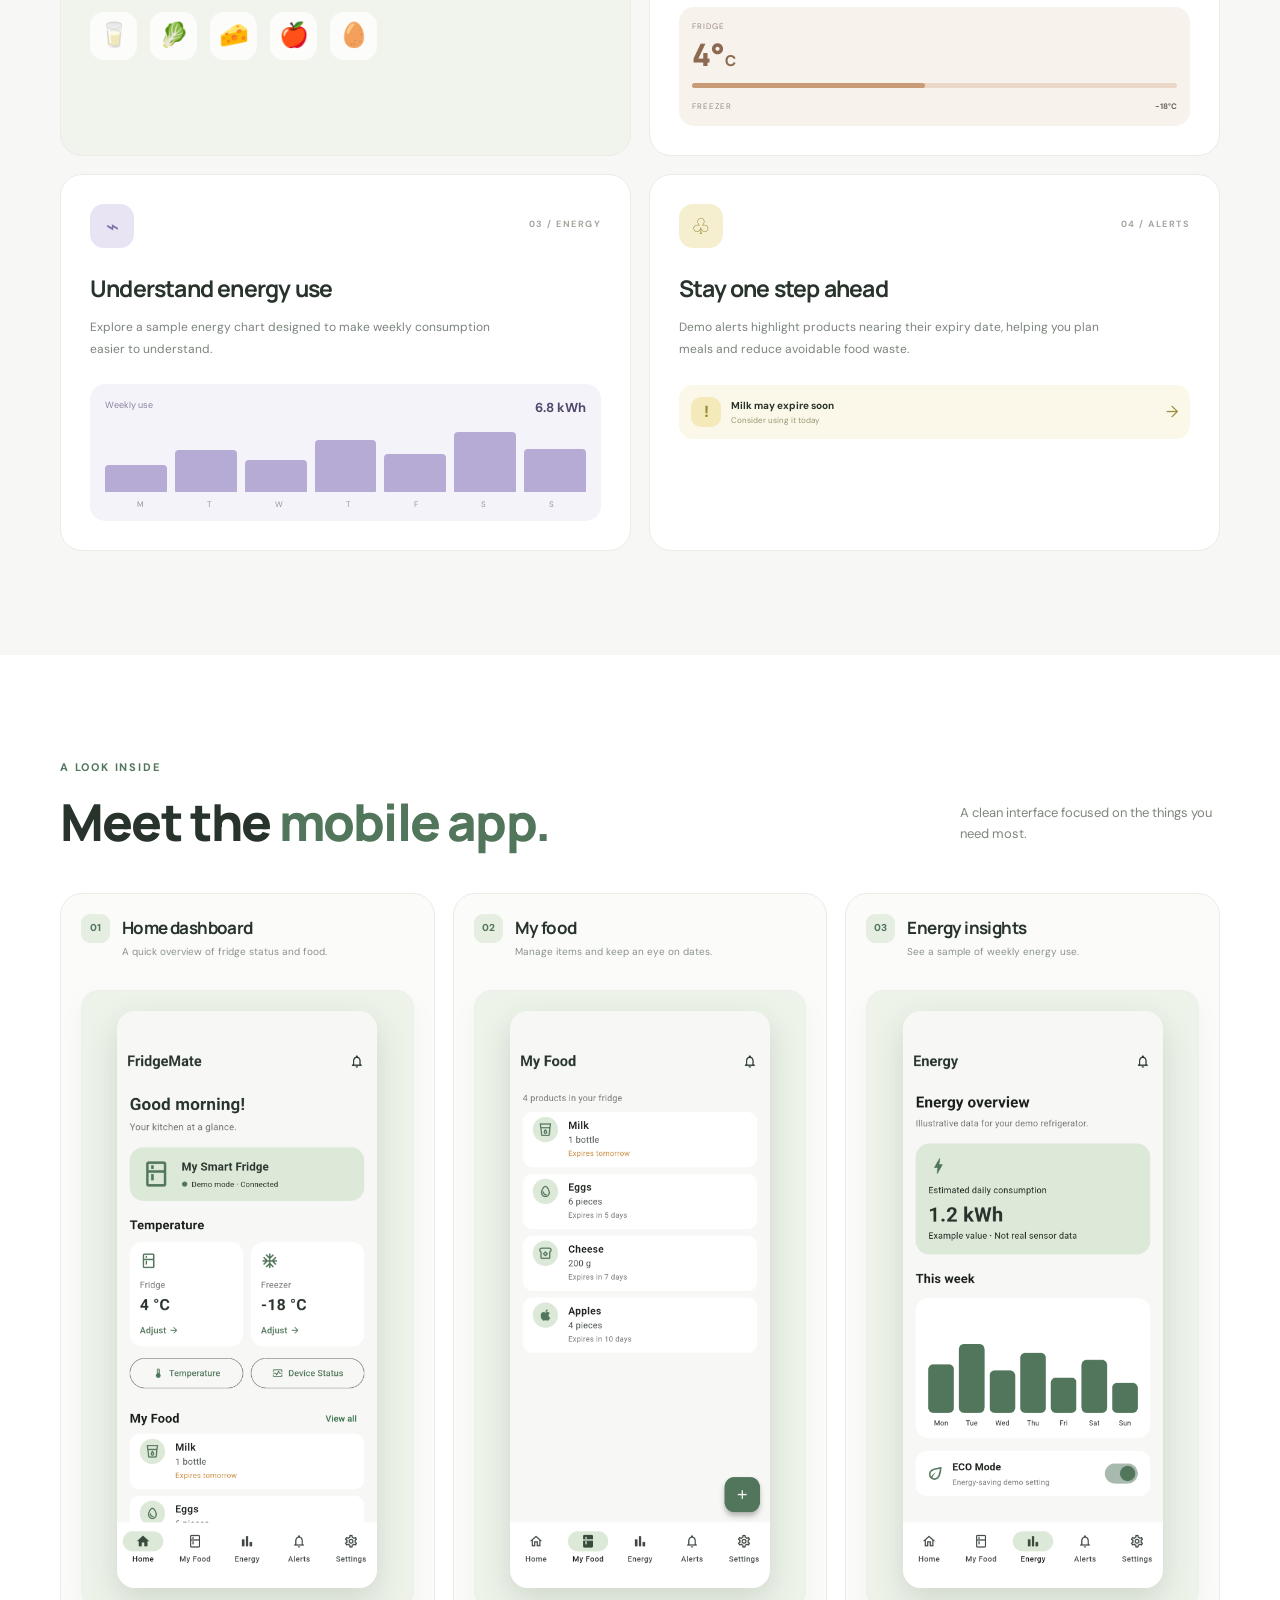
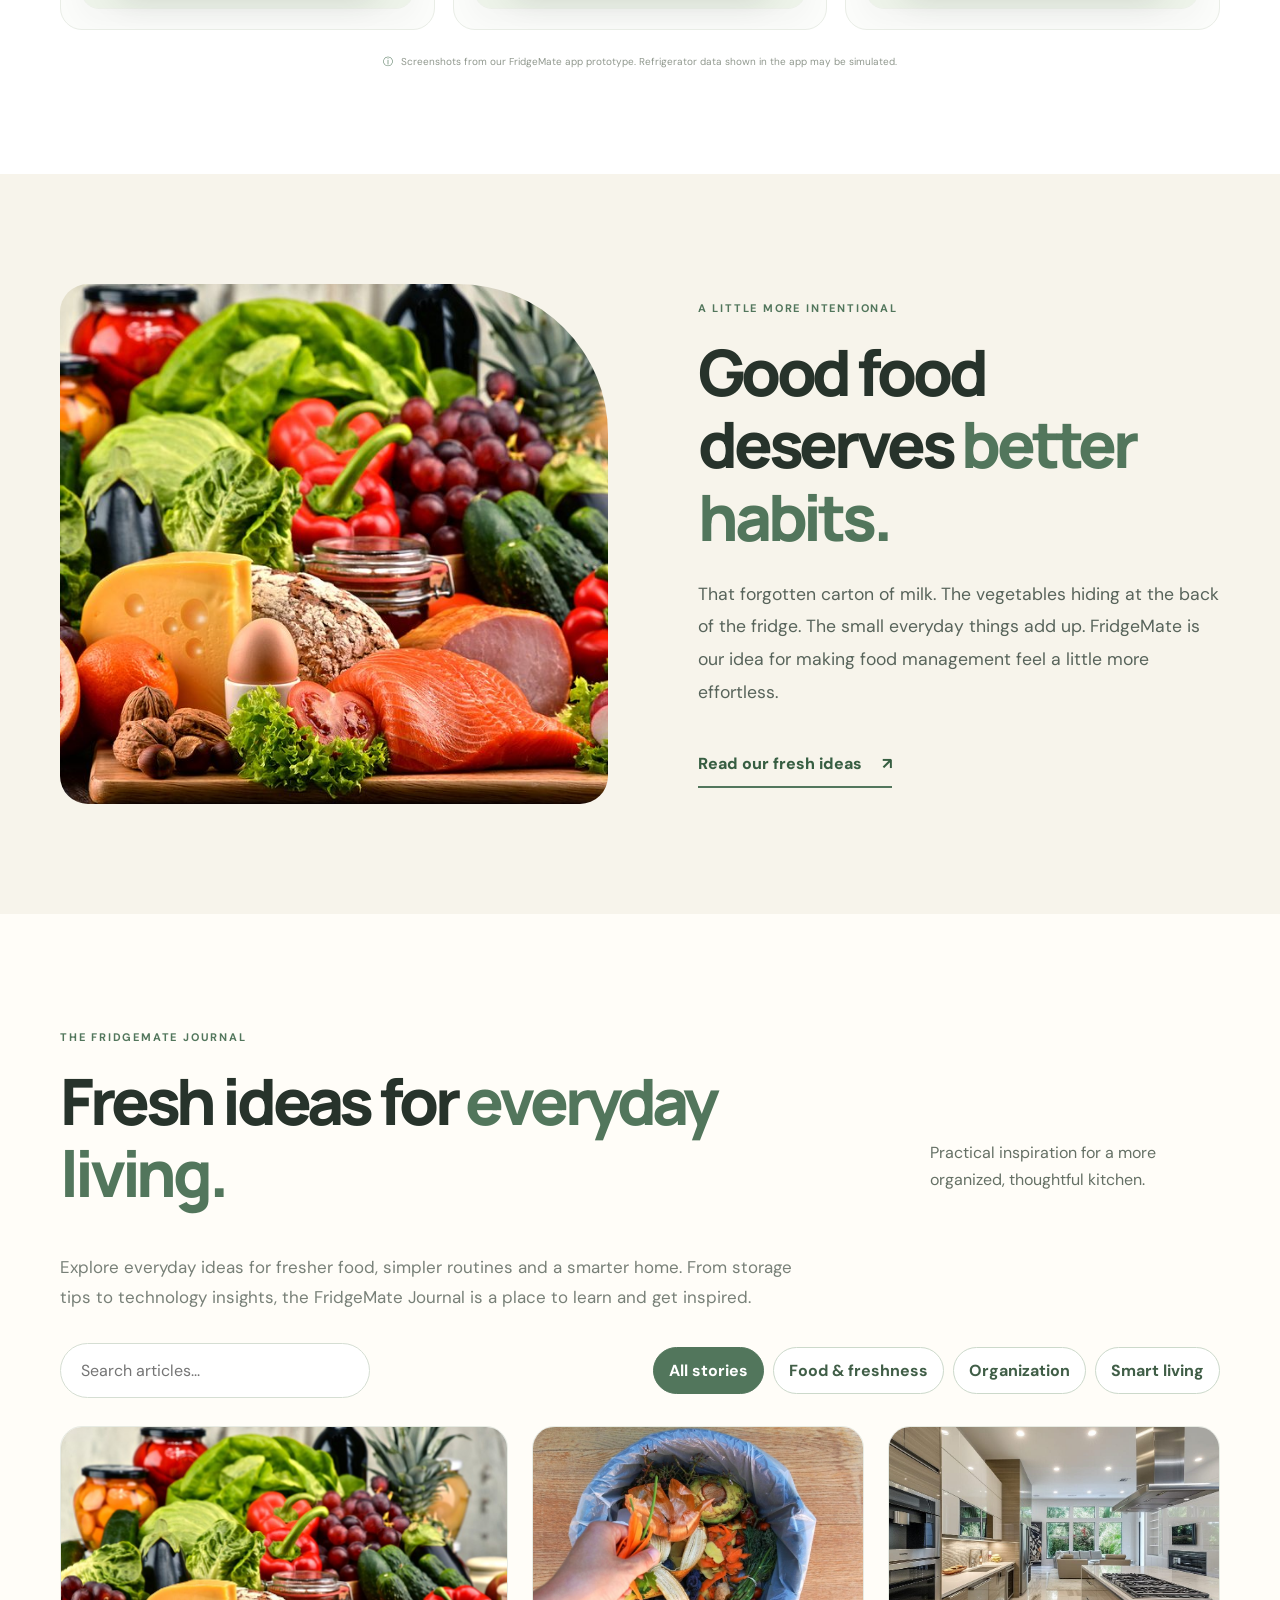
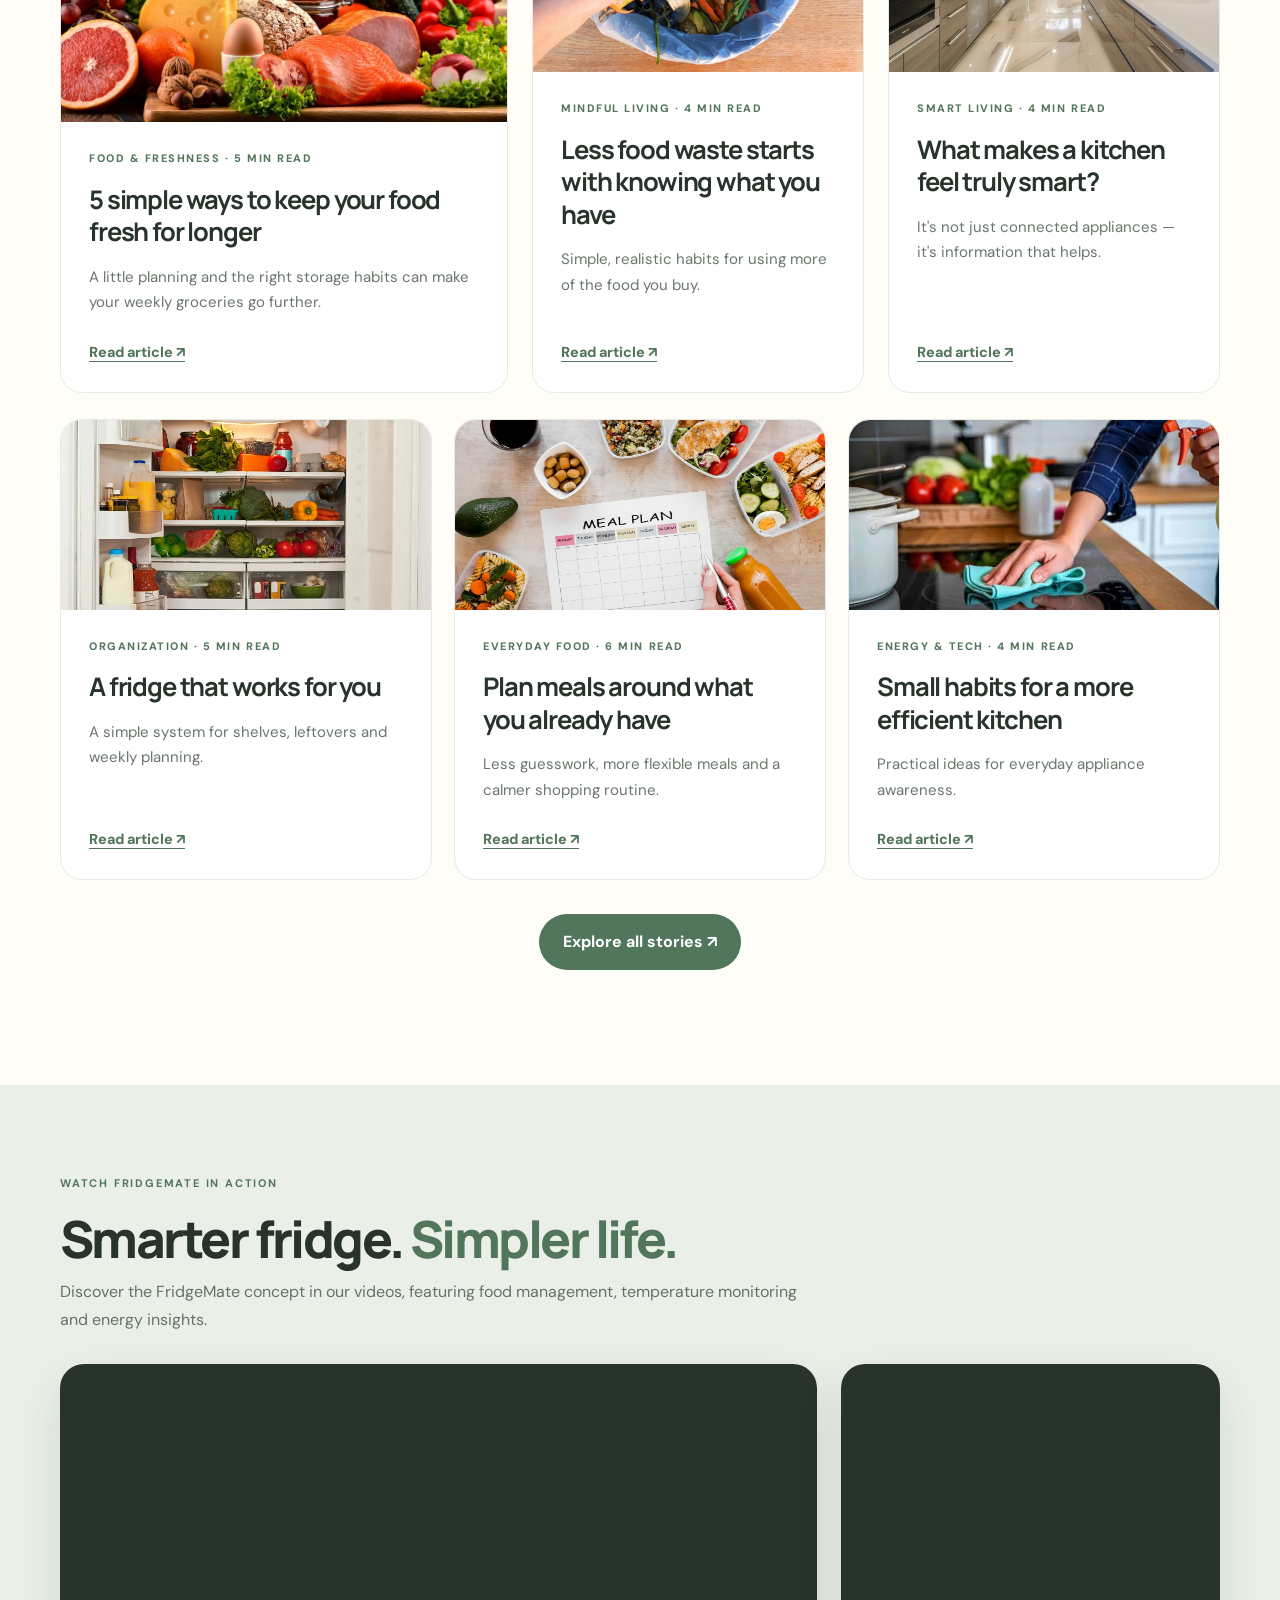
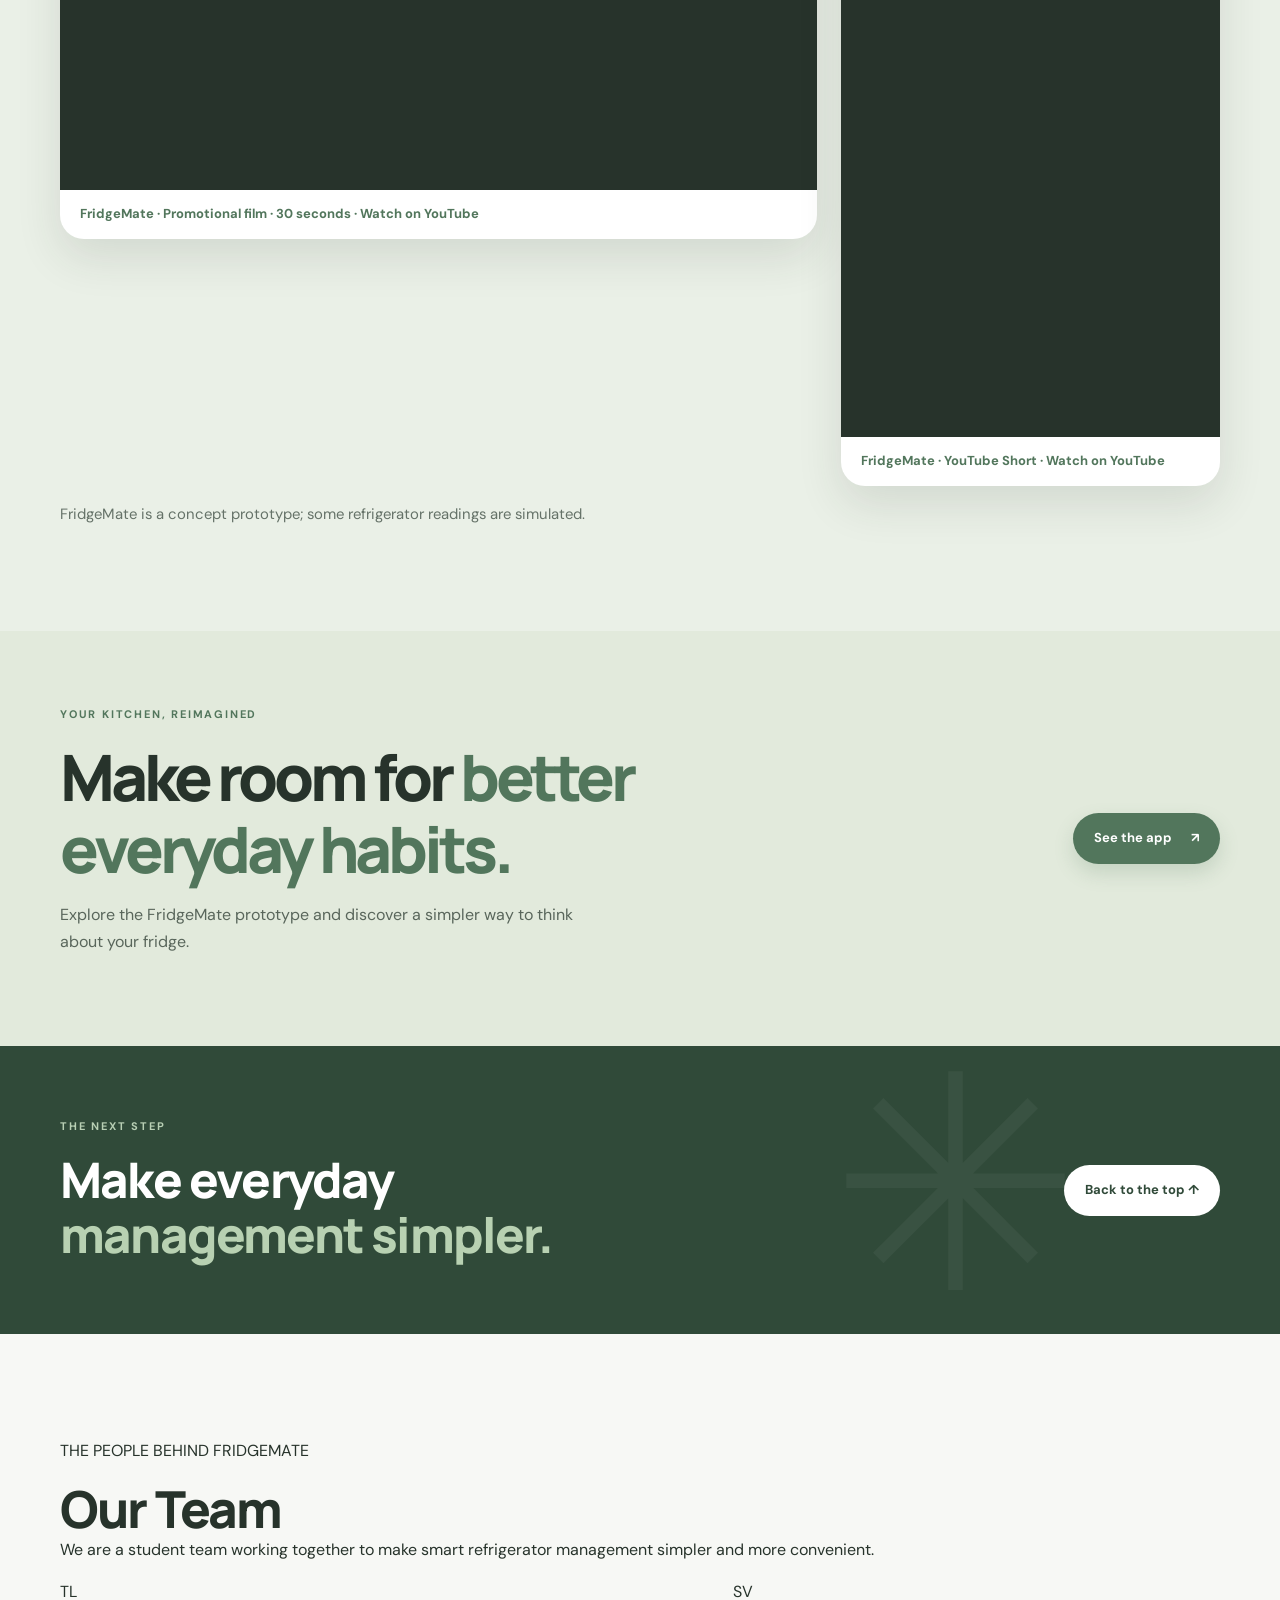
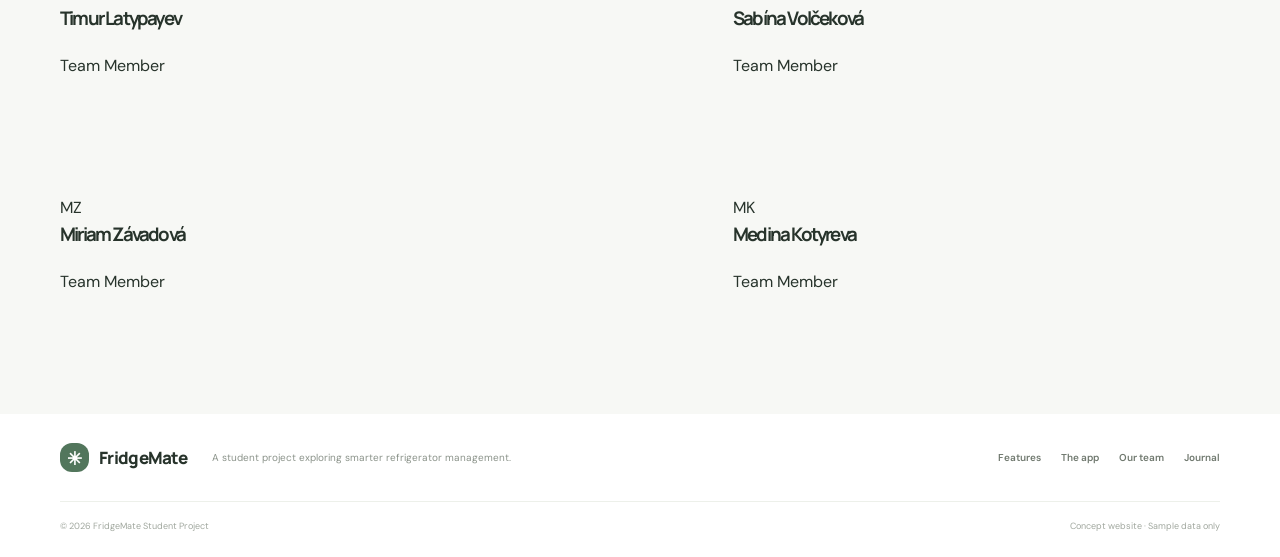
